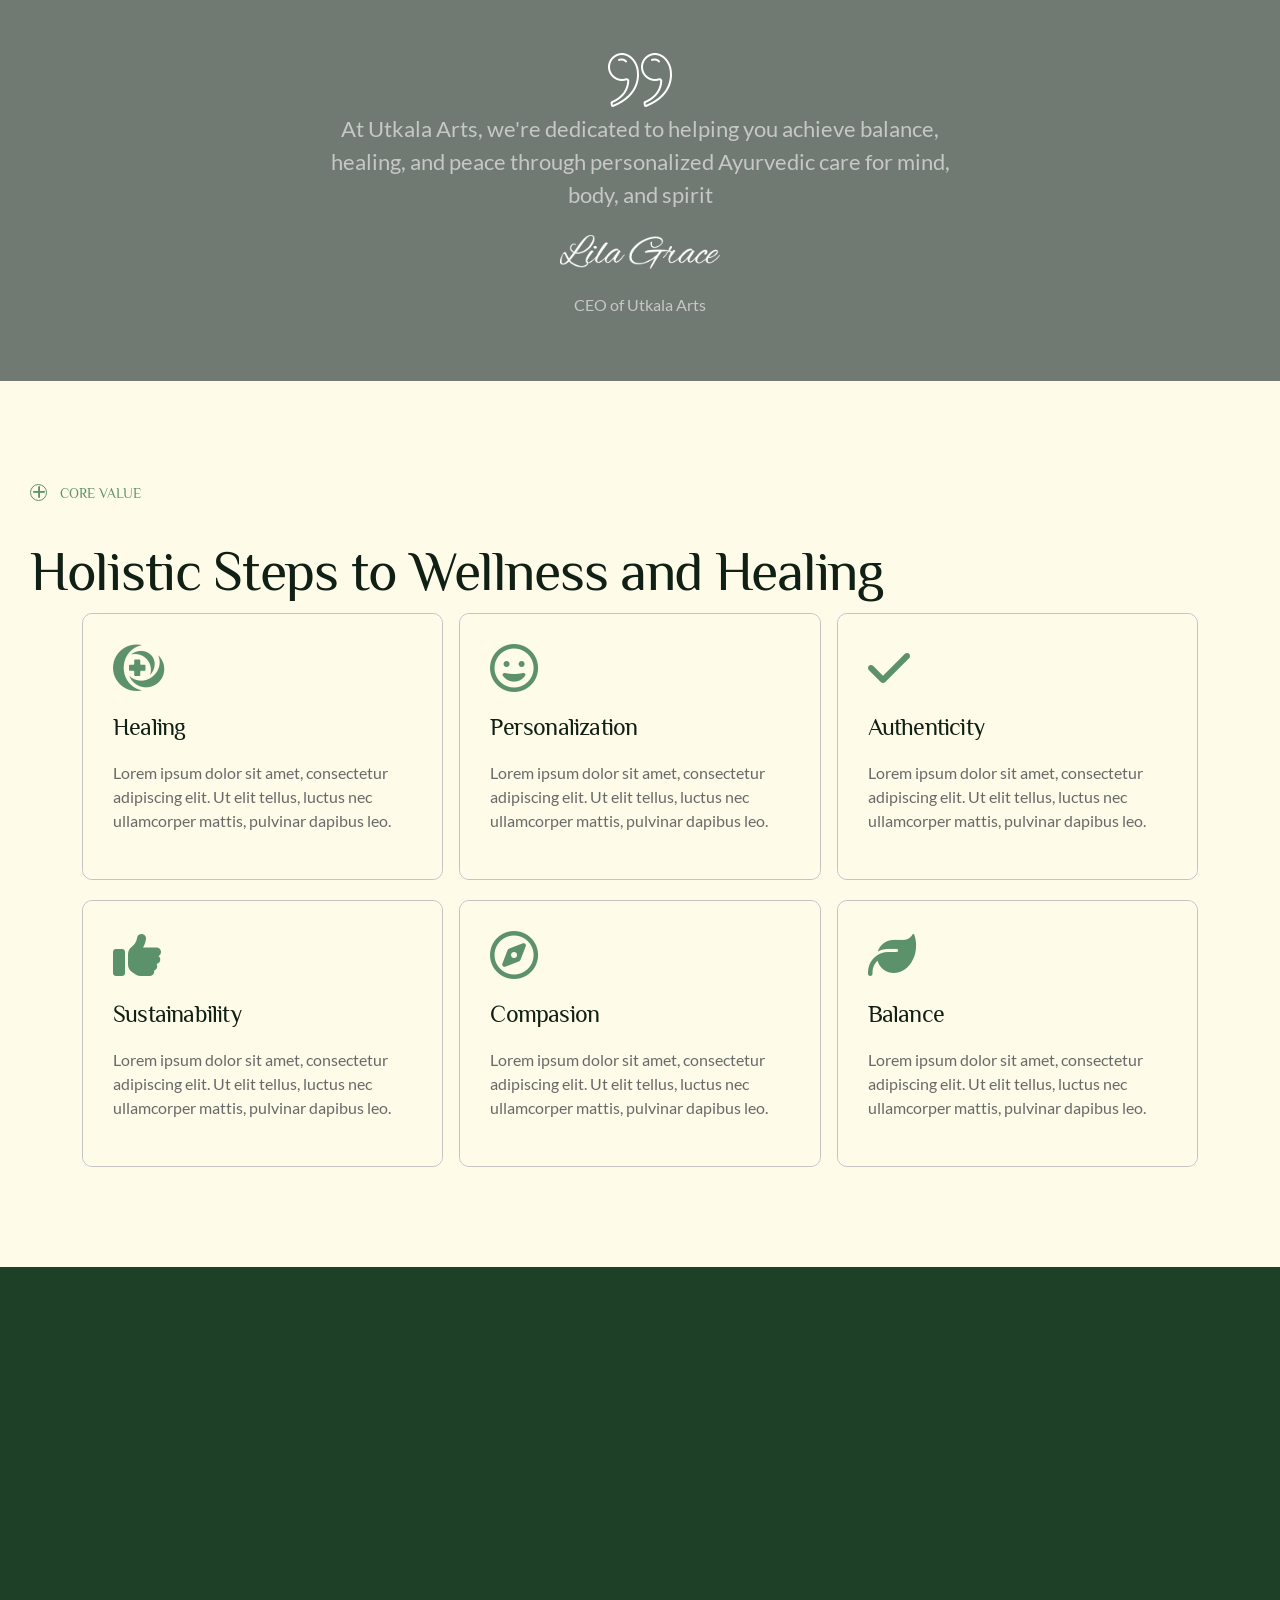
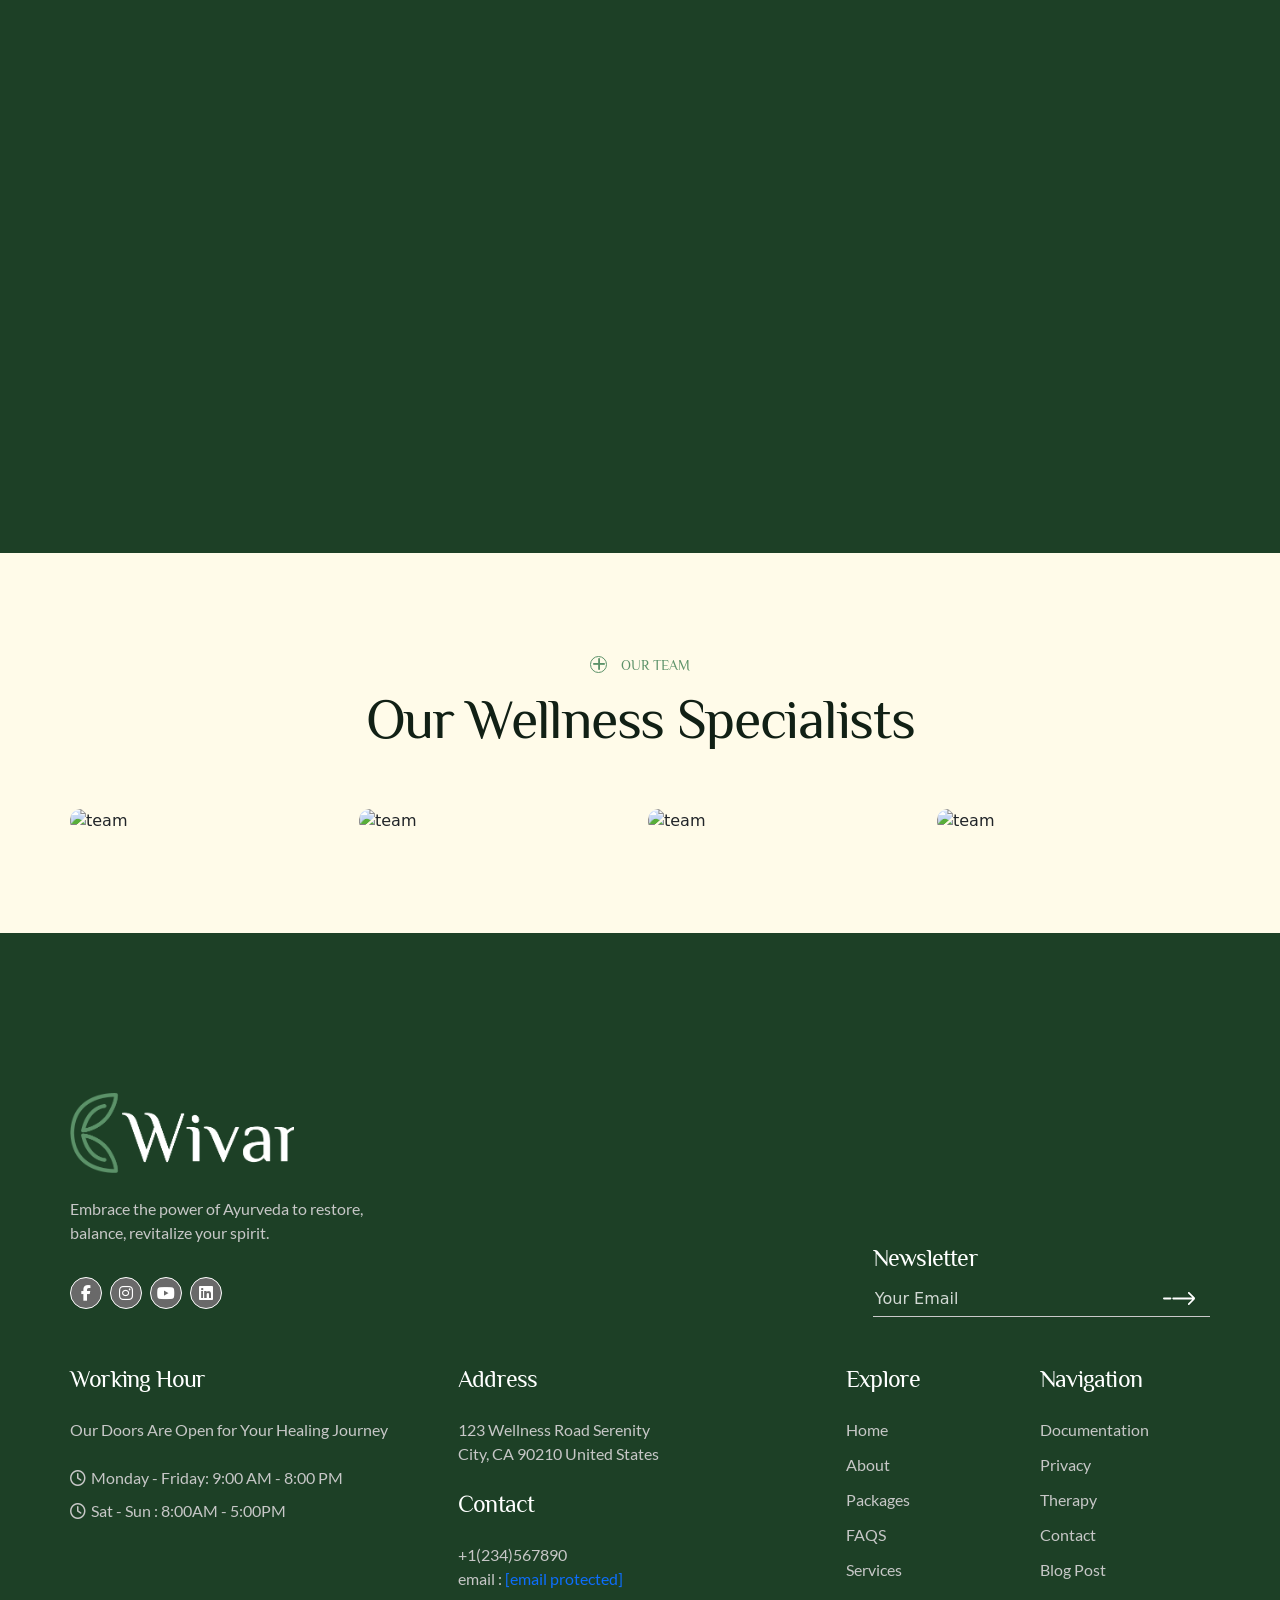
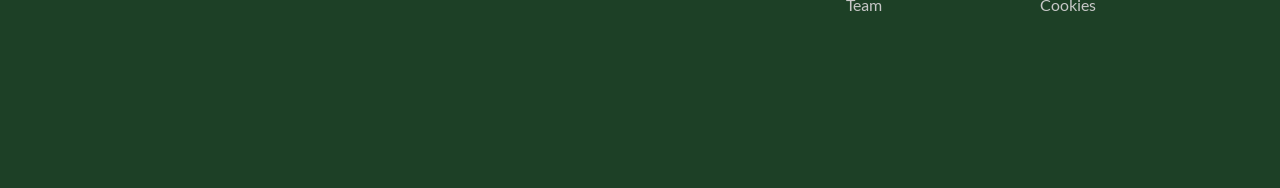
==== wivana-html.zaderonstudio.com/about.html @ 186489f1 "Add files via upload first commit" ====
<!DOCTYPE html>
<html lang="en">

<head>
    <meta charset="UTF-8" />
    <meta name="viewport" content="width=device-width, initial-scale=1.0" />
    <title>About Us -  Utkala Arts</title>
    <link rel="icon" type="image/x-icon" href="icon/favicon.ico" />
    <link href="lib/css/bootstrap.min.css" rel="stylesheet" />
    <link href="lib/css/fontawesome.css" rel="stylesheet" />
    <link rel="stylesheet" href="css/style.css" />
    <link rel="stylesheet" href="css/border.css" />
</head>

<body>
    <!-- <div class="about-bg"> -->
        <!-- Navbar Start -->
        <!-- <div class="container d-none d-lg-flex justify-content-between border-hero">
            <div class="d-flex gap-2 py-2">
                <a href="#" class="icon-circle-32 share" data-share-to="facebook">
            <i class="fa-brands fa-facebook-f"></i>
          </a>
                <a href="#" class="icon-circle-32 share" data-share-to="instagram">
            <i class="fa-brands fa-instagram"></i>
          </a>
                <a href="#" class="icon-circle-32 share" data-share-to="youtube">
            <i class="fa-brands fa-youtube"></i>
          </a>
                <a href="#" class="icon-circle-32 share" data-share-to="linkedin">
            <i class="fa-brands fa-linkedin"></i>
          </a>
            </div>
            <div id="alert-container"></div>
            <div class="d-flex gap-3 align-items-center justify-content-center lato c-white">
                <div>
                    <i class="fa-regular fa-envelope fs-16"></i
            ><span class="ms-2 fs-13"><a href="/cdn-cgi/l/email-protection" class="__cf_email__" data-cfemail="40232f2e3421233400372936212e216e232f2d">[email&#160;protected]</a></span>
          </div>
          <div>
            <i class="fa-solid fa-phone me-2 fs-16"></i
            ><span class="fs-13">+1 (555) 123-4567</span>
          </div>
        </div>
      </div>
      <nav class="navbar navbar-expand-lg navbar-dark lato">
        <div class="container-lg d-flex">
          <a class="navbar-brand ms-0 ms-sm-3 ms-lg-0" href="index.html">
            <img
              src="img/wivana-logo-dark.png"
              alt="Brand Logo"
              width="166"
              height="41"
              class="d-inline-block align-text-top"
            />
          </a>

          <button
            class="navbar-toggler me-3"
            type="button"
            data-bs-toggle="offcanvas"
            data-bs-target="#offcanvasNavbar"
            aria-controls="offcanvasNavbar"
            aria-label="Toggle navigation"
          >
            <span class="navbar-toggler-icon"></span>
            <span class="navbar-toggler-icon"></span>
            <span class="navbar-toggler-icon"></span>
          </button>

          <div
            class="offcanvas offcanvas-start"
            tabindex="-1"
            id="offcanvasNavbar"
            data-bs-scroll="true"
            aria-labelledby="offcanvasNavbar"
          >
            <div class="offcanvas-header">
              <button
                type="button"
                class="btn-close text-reset"
                data-bs-dismiss="offcanvas"
                aria-label="Close"
              ></button>
            </div>
            <div class="offcanvas-body d-lg-flex justify-content-center">
              <ul class="navbar-nav gap-3">
                <li class="nav-item">
                  <a class="nav-link" href="index.html">Home</a>
                </li>
                <li class="nav-item">
                  <a class="nav-link active" href="about.html">About</a>
                </li>
                <li class="nav-item">
                  <a class="nav-link" href="contact.html">Contact</a>
                </li>
                <li class="nav-item dropdown">
                  <button
                    class="nav-link"
                    id="servicesDropdown"
                    data-bs-toggle="dropdown"
                    aria-haspopup="true"
                    aria-expanded="false"
                  >
                    Services
                    <i class="fa-solid fa-angle-down ms-1"></i>
                    </button>
                    <ul class="dropdown-menu" aria-labelledby="servicesDropdown">
                        <li>
                            <a class="dropdown-item" href="services.html">Services</a>
                        </li>
                        <li>
                            <a class="dropdown-item" href="services-detail.html">Service Detail</a
                      >
                    </li>
                  </ul>
                </li>
                <li class="nav-item dropdown">
                  <button
                    class="nav-link"
                    id="pagesDropdown"
                    data-bs-toggle="dropdown"
                    aria-expanded="false"
                  >
                    Pages
                    <i class="fa-solid fa-angle-down ms-1"></i>
                  </button>
                  <ul class="dropdown-menu" aria-labelledby="pagesDropdown">
                    <li>
                      <a class="dropdown-item" href="team.html">Team</a>
                        </li>
                        <li>
                            <a class="dropdown-item" href="packages.html">Packages</a>
                        </li>
                        <li>
                            <a class="dropdown-item" href="our-process.html">Our Process</a
                      >
                    </li>
                    <li>
                      <a class="dropdown-item" href="faqs.html">FAQS</a>
                        </li>
                        <li>
                            <a class="dropdown-item" href="testimonials.html">Testimonials</a
                      >
                    </li>
                    <li>
                      <a class="dropdown-item" href="blog-post.html"
                        >Blog Post</a
                      >
                    </li>
                    <li>
                      <a class="dropdown-item" href="single-post.html"
                        >Single Post</a
                      >
                    </li>
                    <li>
                      <a class="dropdown-item" href="404-page.html">404 Page</a>
                        </li>
                    </ul>
                    </li>
                    </ul>
                </div>
            </div>

            <div class="d-none d-lg-flex">
                <a href="contact.html" class="btn-light"> Make Appointment </a>
            </div>
        </div>
        </nav> -->
        <!-- Navbar End -->

        <!-- Banner Start -->
        <!-- <div class="width-base">
            <div class="container w-100 h-100 d-flex justify-content-center align-items-center mt-4 fade-in">
                <div>
                    <h1 class="philosopher banner-title c-white text-center">
                        About Us
                    </h1>
                    <div class="d-flex gap-3 philosopher fs-14 c-silver align-items-center justify-content-center large-padding mt-4">
                        <div>HOME</div>
                        <i class="fa-solid fa-arrow-right-long" style="color: #c7c7c7"></i>
                        <div>ABOUT US</div>
                    </div>
                </div>
            </div>
        </div> -->
        <!-- Banner End -->
    <!-- </div> -->
    <!-- About Start -->
    <!-- <div class="bg-subtle w-100">
        <div class="width-base">
            <div class="container">
                <div class="row row-cols-1 row-cols-lg-2 g-5">
                    <div class="col px-0 px-sm-2 order-1 order-lg-0 fade-in px-3 py-0">
                        <div class="row row-cols-1 row-cols-sm-2 g-3">
                            <div class="col d-flex flex-column gap-3">
                                <div>
                                    <img src="img/images-QZDUYQ5.jpg" alt="treatment" class="img-about" />
                                </div>
                                <div>
                                    <img src="img/images-Ayurveda-Treatment.jpg" alt="treatment" class="img-about" />
                                </div>
                            </div>
                            <div class="col">
                                <div>
                                    <img src="img/images-RYLL974-e1728881706481.jpg" alt="treatment" class="img-about-last" />
                                </div>
                            </div>
                        </div>
                    </div>
                    <div class="col d-flex flex-column justify-content-between gap-4 px-3 py-0 ps-lg-5 pt-5 pt-lg-0 fade-in">
                        <div> -->
                            <!-- <div>
                                <span class="icon-circle-17-main"><i class="fa-solid fa-plus c-main"></i
                  ></span>
                                <span class="ms-2 philosopher fs-14 c-main">ABOUT US</span>
                            </div> -->
                            <!-- <div class="title-about c-semi-black mt-4">
                                Sanctuary for Ayurvedic Healing and Wellness
                            </div>
                        </div>
                        <span class="text-grey">At Utkala Arts, we embrace authentic Ayurveda to nurture holistic
                wellness, empowering you to find balance and rejuvenation in
                life</span
              >
              <div class="d-block d-lg-flex">
                <div class="d-flex align-items-center my-3">
                  <span class="icon-circle-37-main me-3"
                    ><i class="fa-solid fa-check"></i
                  ></span>
                    </div>
                    <div>
                        <span class="text-subtitle c-semi-black my-4">Ayurvedic Exspanertise</span
                  >
                  <br />
                  <p class="text-grey my-3">
                    Lorem ipsum dolor sit amet, consectetur adipiscing elit. Ut
                    elit tellus, luctus nec ullamcorper mattis, pulvinar dapibus
                    leo.
                  </p>
                </div>
              </div>
              <div class="dblock d-lg-flex">
                <div class="d-flex align-items-center my-3">
                  <span class="icon-circle-37-main me-3"
                    ><i class="fa-solid fa-check"></i
                  ></span>
                    </div>
                    <div>
                        <span class="text-subtitle c-semi-black my-4">Ayurvedic Exspanertise</span
                  >
                  <br />
                  <p class="text-grey my-3">
                    Lorem ipsum dolor sit amet, consectetur adipiscing elit. Ut
                    elit tellus, luctus nec ullamcorper mattis, pulvinar dapibus
                    leo.
                  </p>
                </div>
              </div>
            </div>
          </div>
        </div>
      </div>
    </div> -->
    <!-- About End -->
    <!-- CEO Quote Start -->
    <div class="bg-ceo">
      <div class="container-lg">
        <div class="py-5 d-flex flex-column gap-4 fade-in">
          <div>
            <div class="d-flex justify-content-center">
              <img src="icon/testimonial-icon.png" alt="testimonial quote" />
            </div>
            <p class="fs-22 lato c-silver text-center ceo-quote">
              At Utkala Arts, we're dedicated to helping you achieve balance,
              healing, and peace through personalized Ayurvedic care for mind,
              body, and spirit
            </p>
          </div>
          <div>
            <div class="d-flex justify-content-center">
              <img
                src="img/Signature-dummy_2.png"
                class="signature"
                alt="signature"
              />
            </div>
            <p class="fs-16 lato c-silver text-center mt-2 mt-md-4">
              CEO of Utkala Arts
            </p>
          </div>
        </div>
      </div>
    </div>
    <!-- CEO Quote End -->
    <!-- Core Value Start -->
    <div class="bg-subtle">
      <div class="width-base">
        <div class="fade-in">
          <div>
            <span class="icon-circle-17-main"
              ><i class="fa-solid fa-plus c-main"></i
            ></span>
                        <span class="ms-2 philosopher fs-14 c-main">CORE VALUE</span>
                    </div>
                    <div class="title-about c-semi-black mt-4">
                        Holistic Steps to Wellness and Healing
                    </div>
                </div>
                <div class="container fade-in">
                    <div class="row row-cols-1 row-cols-sm-3 g-3">
                        <div class="col px-0 px-sm-2">
                            <div class="card">
                                <div class="card-body">
                                    <p>
                                        <i class="fa-brands fa-medrt fs-48 c-main"></i>
                                    </p>
                                    <p class="text-subtitle c-semi-black">Healing</p>
                                    <p class="text-grey">
                                        Lorem ipsum dolor sit amet, consectetur adipiscing elit. Ut elit tellus, luctus nec ullamcorper mattis, pulvinar dapibus leo.​
                                    </p>
                                </div>
                            </div>
                        </div>
                        <div class="col px-0 px-sm-2">
                            <div class="card">
                                <div class="card-body">
                                    <p>
                                        <i class="fa-regular fa-face-grin fs-48 c-main"></i>
                                    </p>
                                    <p class="text-subtitle c-semi-black">Personalization</p>
                                    <p class="text-grey">
                                        Lorem ipsum dolor sit amet, consectetur adipiscing elit. Ut elit tellus, luctus nec ullamcorper mattis, pulvinar dapibus leo.​
                                    </p>
                                </div>
                            </div>
                        </div>
                        <div class="col px-0 px-sm-2">
                            <div class="card">
                                <div class="card-body">
                                    <p>
                                        <i class="fa-solid fa-check fs-48 c-main"></i>
                                    </p>
                                    <p class="text-subtitle c-semi-black">Authenticity</p>
                                    <p class="text-grey">
                                        Lorem ipsum dolor sit amet, consectetur adipiscing elit. Ut elit tellus, luctus nec ullamcorper mattis, pulvinar dapibus leo.​
                                    </p>
                                </div>
                            </div>
                        </div>
                    </div>
                    <div class="row row-cols-1 row-cols-sm-3 g-3 mt-1">
                        <div class="col px-0 px-sm-2">
                            <div class="card">
                                <div class="card-body">
                                    <p>
                                        <i class="fa-solid fa-thumbs-up fs-48 c-main"></i>
                                    </p>
                                    <p class="text-subtitle c-semi-black">Sustainability</p>
                                    <p class="text-grey">
                                        Lorem ipsum dolor sit amet, consectetur adipiscing elit. Ut elit tellus, luctus nec ullamcorper mattis, pulvinar dapibus leo.​
                                    </p>
                                </div>
                            </div>
                        </div>
                        <div class="col px-0 px-sm-2">
                            <div class="card">
                                <div class="card-body">
                                    <p>
                                        <i class="fa-regular fa-compass fs-48 c-main"></i>
                                    </p>
                                    <p class="text-subtitle c-semi-black">Compasion</p>
                                    <p class="text-grey">
                                        Lorem ipsum dolor sit amet, consectetur adipiscing elit. Ut elit tellus, luctus nec ullamcorper mattis, pulvinar dapibus leo.​
                                    </p>
                                </div>
                            </div>
                        </div>
                        <div class="col px-0 px-sm-2">
                            <div class="card">
                                <div class="card-body">
                                    <p>
                                        <i class="fa-solid fa-leaf fs-48 c-main"></i>
                                    </p>
                                    <p class="text-subtitle c-semi-black">Balance</p>
                                    <p class="text-grey">
                                        Lorem ipsum dolor sit amet, consectetur adipiscing elit. Ut elit tellus, luctus nec ullamcorper mattis, pulvinar dapibus leo.​
                                    </p>
                                </div>
                            </div>
                        </div>
                    </div>
                </div>
            </div>
        </div>
        <!-- Core Value End -->
        <!-- Video Start -->
        <div class="bg-darker">
            <div class="width-base">
                <div class="video-wrapper fade-in">
                    <iframe src="https://www.youtube.com/embed/VhBl3dHT5SY" title="YouTube video player" allow="accelerometer; autoplay; clipboard-write; encrypted-media; gyroscope; picture-in-picture" allowfullscreen>
          </iframe>
                </div>
            </div>
        </div>
        <!-- Video End -->
        <!-- Team Start -->
        <div class="bg-subtle">
            <div class="width-base fade-in">
                <div class="d-flex flex-column align-items-center">
                    <div>
                        <span class="icon-circle-17-main"><i class="fa-solid fa-plus c-main"></i
            ></span>
                        <span class="ms-2 philosopher fs-14 c-main">OUR TEAM</span>
                    </div>
                    <div class="title-about c-semi-black">Our Wellness Specialists</div>
                </div>
                <div class="container mt-5 px-0">
                    <div class="row row-cols-1 row-cols-sm-2 row-cols-lg-4 g-3">
                        <div class="col">
                            <div class="team-member">
                                <div class="overlay"></div>
                                <img src="img/team-1.jpg" alt="team" class="img-team" />
                                <div class="team-name">
                                    <div>
                                        <h5 class="c-white text-center">Luna Sky</h5>
                                    </div>
                                    <div class="fs-12 c-silver text-center lato fw-light">
                                        Therapist
                                    </div>
                                    <div class="d-flex gap-2 py-5">
                                        <a href="https://www.facebook.com" class="icon-circle-32" target="_blank">
                      <i class="fa-brands fa-facebook-f"></i>
                    </a>
                                        <a href="https://www.instagram.com" class="icon-circle-32" target="_blank">
                      <i class="fa-brands fa-instagram"></i>
                    </a>
                                        <a href="https://www.youtube.com" class="icon-circle-32" target="_blank">
                      <i class="fa-brands fa-youtube"></i>
                    </a>
                                    </div>
                                </div>
                            </div>
                        </div>
                        <div class="col">
                            <div class="team-member">
                                <div class="overlay"></div>
                                <img src="img/team-2.jpg" alt="team" class="img-team" />
                                <div class="team-name">
                                    <div>
                                        <h5 class="c-white text-center">Sophia Reed</h5>
                                    </div>
                                    <div class="fs-12 c-silver text-center lato fw-light">
                                        Lead Therapist
                                    </div>
                                    <div class="d-flex gap-2 py-5">
                                        <a href="https://www.facebook.com" class="icon-circle-32" target="_blank">
                      <i class="fa-brands fa-facebook-f"></i>
                    </a>
                                        <a href="https://www.instagram.com" class="icon-circle-32" target="_blank">
                      <i class="fa-brands fa-instagram"></i>
                    </a>
                                        <a href="https://www.youtube.com" class="icon-circle-32" target="_blank">
                      <i class="fa-brands fa-youtube"></i>
                    </a>
                                    </div>
                                </div>
                            </div>
                        </div>
                        <div class="col">
                            <div class="team-member">
                                <div class="overlay"></div>
                                <img src="img/team-3.jpg" alt="team" class="img-team" />
                                <div class="team-name">
                                    <div>
                                        <h5 class="c-white text-center">Ella Harper</h5>
                                    </div>
                                    <div class="fs-12 c-silver text-center lato fw-light">
                                        Herbal Consultant
                                    </div>
                                    <div class="d-flex gap-2 py-5">
                                        <a href="https://www.facebook.com" class="icon-circle-32" target="_blank">
                      <i class="fa-brands fa-facebook-f"></i>
                    </a>
                                        <a href="https://www.instagram.com" class="icon-circle-32" target="_blank">
                      <i class="fa-brands fa-instagram"></i>
                    </a>
                                        <a href="https://www.youtube.com" class="icon-circle-32" target="_blank">
                      <i class="fa-brands fa-youtube"></i>
                    </a>
                                    </div>
                                </div>
                            </div>
                        </div>
                        <div class="col">
                            <div class="team-member">
                                <div class="overlay"></div>
                                <img src="img/team-4.jpg" alt="team" class="img-team" />
                                <div class="team-name">
                                    <div>
                                        <h5 class="c-white text-center">Zara Yema</h5>
                                    </div>
                                    <div class="fs-12 c-silver text-center lato fw-light">
                                        Yoga Instructor
                                    </div>
                                    <div class="d-flex gap-2 py-5">
                                        <a href="https://www.facebook.com" class="icon-circle-32" target="_blank">
                      <i class="fa-brands fa-facebook-f"></i>
                    </a>
                                        <a href="https://www.instagram.com" class="icon-circle-32" target="_blank">
                      <i class="fa-brands fa-instagram"></i>
                    </a>
                                        <a href="https://www.youtube.com" class="icon-circle-32" target="_blank">
                      <i class="fa-brands fa-youtube"></i>
                    </a>
                                    </div>
                                </div>
                            </div>
                        </div>
                    </div>
                </div>
            </div>
        </div>
        <!-- Team End -->
        <!-- Footer Start -->
        <div class="bg-darker w-100">
            <div class="width-base">
                <div class="container px-0 footer-padding">
                    <div class="row row-cols-1 row-cols-lg-2 g-3">
                        <div class="col">
                            <div>
                                <a href="index.html">
                  <img
                    src="img/wivana-logo-dark.png"
                    alt="wivana logo"
                    class="footer-logo"
                  />
                </a>
                            </div>
                            <div class="my-4">
                                <div class="text-silver subtext-footer">
                                    Embrace the power of Ayurveda to restore, balance, revitalize your spirit.
                                </div>
                            </div>
                            <div class="d-flex gap-2 py-2">
                                <span class="icon-circle-32 bg-grey">
                  <i
                    class="fa-brands fa-facebook-f share"
                    data-share-to="facebook"
                  ></i>
                </span>
                                <span class="icon-circle-32 bg-grey share" data-share-to="instagram">
                  <i class="fa-brands fa-instagram"></i>
                </span>
                                <span class="icon-circle-32 bg-grey share" data-share-to="youtube">
                  <i class="fa-brands fa-youtube"></i>
                </span>
                                <span class="icon-circle-32 bg-grey share" data-share-to="linkedin">
                  <i class="fa-brands fa-linkedin"></i>
                </span>
                            </div>
                        </div>
                        <div class="col d-flex justify-content-end align-items-end">
                            <form class="newsletter-container" id="newsletterForm">
                                <h3 class="text-subtitle c-white">Newsletter</h3>
                                <div class="popup-message" id="popupMessage">
                                    <div>
                                        <i class="fa-solid fa-check fa-2xl"></i>
                                    </div>
                                    Thank you! The form submitted successfully
                                </div>
                                <div class="newsletter-form">
                                    <input type="email" placeholder="Your Email" class="email-input" />
                                    <button type="submit" class="btn-newsletter">
                    <svg
                      id="Layer_1"
                      xmlns="http://www.w3.org/2000/svg"
                      viewBox="0 0 512 207.99"
                      width="32"
                      height="15"
                    >
                      <defs>
                        <style>
                          .cls-1 {
                            fill: #fff;
                            stroke-width: 0px;
                          }
                        </style>
                      </defs>
                      <path
                        class="cls-1"
                        d="M504.66,85.8L422.97,4.11c-5.48-5.48-14.36-5.48-19.83,0-5.48,5.48-5.48,14.36,0,19.83l66.02,66.02H162.65c-7.75,0-14.03,6.27-14.03,14.03s6.27,14.03,14.03,14.03h305.63l-66.05,66.02c-5.48,5.48-5.48,14.36,0,19.83,2.74,2.74,6.33,4.11,9.92,4.11s7.18-1.37,9.92-4.11l82.6-82.57c9.78-9.78,9.78-25.72,0-35.51Z"
                      />
                      <path
                        class="cls-1"
                        d="M120.87,89.97H14.03c-7.75,0-14.03,6.27-14.03,14.03s6.27,14.03,14.03,14.03h106.84c7.75,0,14.03-6.27,14.03-14.03s-6.27-14.03-14.03-14.03Z"
                      />
                    </svg>
                  </button>
                                </div>
                            </form>
                        </div>
                    </div>
                    <div class="row mt-5">
                        <div class="col-12 col-lg-4">
                            <h3 class="text-subtitle c-white mb-4">Working Hour</h3>
                            <p class="text-silver mb-4">
                                Our Doors Are Open for Your Healing Journey
                            </p>
                            <div class="mb-2">
                                <i class="fa-regular fa-clock" style="color: #c7c7c7"></i>
                                <span class="text-silver">Monday - Friday: 9:00 AM - 8:00 PM</span
                >
              </div>
              <div>
                <i class="fa-regular fa-clock" style="color: #c7c7c7"></i>
                <span class="text-silver">Sat - Sun : 8:00AM - 5:00PM</span>
                            </div>
                        </div>
                        <div class="col-12 col-lg-3">
                            <div>
                                <h3 class="text-subtitle c-white mb-3 mb-lg-4 mt-5 mt-lg-0">
                                    Address
                                </h3>
                                <div>
                                    <p class="text-silver pe-5">
                                        123 Wellness Road Serenity City, CA 90210 United States
                                    </p>
                                </div>
                            </div>
                            <div>
                                <h3 class="text-subtitle c-white my-4">Contact</h3>
                                <div>
                                    <p class="text-silver my-0">+1(234)567890</p>
                                    <p class="text-silver">email : <a href="/cdn-cgi/l/email-protection" class="__cf_email__" data-cfemail="137a7d757c53647a65727d723d707c7e">[email&#160;protected]</a></p>
                                </div>
                            </div>
                        </div>
                        <div class="col-12 col-lg-1"></div>
                        <div class="col-12 col-lg-2">
                            <h3 class="text-subtitle c-white mb-0 mb-lg-4 mt-5 mt-lg-0">
                                Explore
                            </h3>
                            <ul class="footer-links">
                                <li>
                                    <a href="index.html" class="text-silver footer-link">Home</a>
                                </li>
                                <li>
                                    <a href="about.html" class="text-silver footer-link">About</a>
                                </li>
                                <li>
                                    <a href="packages.html" class="text-silver footer-link">Packages</a
                  >
                </li>
                <li>
                  <a href="faqs.html" class="text-silver footer-link">FAQS</a>
                                </li>
                                <li>
                                    <a href="services.html" class="text-silver footer-link">Services</a
                  >
                </li>
                <li>
                  <a href="team.html" class="text-silver footer-link">Team</a>
                                </li>
                            </ul>
                        </div>
                        <div class="col-12 col-lg-2">
                            <h3 class="text-subtitle c-white mb-0 mb-lg-4 mt-5 mt-lg-0">
                                Navigation
                            </h3>
                            <ul class="footer-links">
                                <li>
                                    <a href="index.html" class="text-silver footer-link">Documentation</a
                  >
                </li>
                <li>
                  <a href="index.html" class="text-silver footer-link"
                    >Privacy</a
                  >
                </li>
                <li>
                  <a href="about.html" class="text-silver footer-link"
                    >Therapy</a
                  >
                </li>
                <li>
                  <a href="contact.html" class="text-silver footer-link"
                    >Contact</a
                  >
                </li>
                <li>
                  <a href="blog-post.html" class="text-silver footer-link"
                    >Blog Post</a
                  >
                </li>
                <li>
                  <a href="index.html" class="text-silver footer-link"
                    >Cookies</a
                  >
                </li>
              </ul>
            </div>
          </div>
        </div>
      </div>
    </div>
    <!-- Footer End -->
    <script data-cfasync="false" src="/cdn-cgi/scripts/5c5dd728/cloudflare-static/email-decode.min.js"></script><script src="lib/js/bootstrap.bundle.min.js"></script>
    <script src="lib/js/swiper-bundle.min.js"></script>
    <script src="js/index.js"></script>
  </body>
</html>
---- wivana-html.zaderonstudio.com/css/style.css ----
/* ======================================================
   Table of Contents
==========================================================
1. General Style                          (line 34)
    1.1 Root Style                        (line 47)
    1.2 Header Style                      (line 75)
    1.3 Link and Image Style              (line 116)
    1.4 Text Style                        (line 126)
    1.5 Icon Circle Style                 (line 165)
    1.6 Color Utility Class               (line 248)
    1.7 Background Utility Class          (line 258)
    1.8 Font Size Utility Class           (line 265)
    1.9 Width Utility Class               (line 278)
    1.10 Button Style                     (line 290)
        1.10.1 Navbar Button              (line 312)
    1.11 Default Width                    (line 332)
2. Navbar Style                           (line 342)
3. Hero Style                             (line 420)
4. About Style                            (line 481)
5. CEO Quote Style                        (line 507)
6. Choose Us Style                        (line 539)
7. Service Style                          (line 557)
8. Showcase Style                         (line 599)
9. FAQs Style                             (line 627)
10. Blog Post Style                       (line 675)
11. Video Style                           (line 730)
12. Team Style                            (line 744)
13. Contact Style                         (line 791)
14. Packages Style                        (line 920)
15. 404 Style                             (line 932)
16. Transition Style                      (line 941)
17. Footer Style                          (line 951)
18. Other Style                           (line 1022)
19. Media Queries                         (line 1031)
===========================================================
*/

/* General Style */

@font-face {
    font-family: 'Philosopher';
    src: url(../font/philosopher.ttf) format('truetype');
    font-weight: normal;
    font-style: normal;
}

@font-face {
    font-family: 'Lato';
    src: url(../font/lato.ttf) format('truetype');
    font-weight: normal;
    font-style: normal;
}

/* Root Style */

:root {
    /* Main heading color */
    --heading-color: #112015;
    /* Primary color for the site, often used for buttons, links, etc. */
    --color-main: #5c9269;
    /* Darker shade of the primary color, used for hover states or dark background elements */
    --color-darker: #1D4026;
    /* Lighter shade of the primary color, for lighter elements or backgrounds */
    --color-lighter: #99c7a3;
    /* Subtle background color, used for subtle backgrounds or areas with less emphasis */
    --color-subtle: #FFFBE9;
    /* Border color, used for borders and dividers */
    --color-border: #fdfdfd;
    /* Error color, usually red, used for form validation or error messages */
    --color-error: #E22D2D;
    /* Warning color, yellow, used for warning messages or indicators */
    --color-warning: #E2D52D;
    /* Information color, blue, used for info messages or alert indicators */
    --color-info: #2663cf;
    /* Success color, green, used for success messages or successful actions */
    --color-success: #20bd3c;
    /* Text color 1 for headers*/
    --text-color-1: #696969;
    /* Text color 2 for body text */
    --text-color-2: #c7c7c7;
    /* Font family for main headers */
    --font-1: "Philosopher";
    /* Font family for body text or secondary headers */
    --font-2: "Lato";
}

/* Header Styles */

h1 {
    font-size: 80px;
    /* Large font size for main headers */
    font-weight: 500;
    /* Medium font weight */
    line-height: 1.1em;
    /* Slightly compact line height */
    letter-spacing: -1.3px;
    /* Tight letter spacing for a cleaner look */
    font-family: var(--font-1);
    /* Applying the main header font */
}

h2,
h3,
h4,
h5,
h6 {
    /* Standard header styles with decreasing font sizes */
    font-weight: 500;
    line-height: 1.2em;
    font-family: var(--font-1);
    /* Using the same font for all header tags */
}

h2 {
    font-size: 56px;
    /* Slightly smaller than h1 */
    letter-spacing: -1.3px;
}

h3 {
    font-size: 40px;
    letter-spacing: -1.1px;
}

h4 {
    font-size: 32px;
    letter-spacing: -1px;
}

h5 {
    font-size: 24px;
    letter-spacing: -0.8px;
}

h6 {
    font-size: 16px;
    letter-spacing: -0.6px;
}

/* Link and Image Styling */

a {
    text-decoration: none;
    /* Remove underline from links */
    cursor: pointer;
    /* Change cursor to pointer on hover */
}

img {
    object-fit: cover;
    /* Ensures images cover their container without distortion */
}

/* Text Style */

.heading {
    color: var(--heading-color);
    /* Main heading color */
}

.sub-heading {
    color: var(--color-main);
    /* Sub-heading color */
}

.text-subtitle {
    font-family: 'Philosopher';
    font-size: 24px;
    font-weight: 500;
    line-height: 1, 2;
    letter-spacing: -0.8px;
}

.text-grey {
    font-family: 'Lato';
    font-size: 16px;
    color: var(--text-color-1);
}

.text-white {
    font-family: 'Lato';
    font-size: 16px;
    color: white;
}

.text-silver {
    font-family: 'Lato';
    font-size: 16px;
    color: var(--text-color-2);
}

.text-color-1 {
    color: var(--text-color-1);
}

.text-color-2 {
    color: var(--text-color-2);
}

.font-1,
.philosopher {
    font-family: var(--font-1);
    /* Font family for headers */
}

.font-2,
.lato {
    font-family: var(--font-2);
    /* Font family for body text */
}

/* Icon Circle Styles */

.icon-circle-37-main,
.icon-circle-32,
.icon-circle-32-main,
.icon-circle-17,
.icon-circle-17-main,
.icon-circle-15-main {
    display: inline-flex;
    justify-content: center;
    align-items: center;
    border-radius: 50%;
    background-color: transparent;
    font-size: 16px;
    cursor: pointer;
}

.icon-circle-37-main {
    width: 32px;
    height: 32px;
    border: 1px solid var(--color-main);
    color: var(--color-main);
}

.icon-circle-32 {
    width: 32px;
    height: 32px;
    border: 1px solid white;
    color: white;
    transition: background-color 0.3s ease, color 0.3s ease;
}

.icon-circle-32:hover {
    color: var(--color-darker);
    background-color: var(--color-subtle);
    border: 1px solid var(--color-subtle);
}

.icon-circle-32-main {
    width: 32px;
    height: 32px;
    border: 1px solid var(--color-main);
    color: var(--color-main);
    transition: background-color 0.3s ease, color 0.3s ease;
}

.icon-circle-32-main:hover {
    color: white;
    background-color: var(--color-main);
    border: 1px solid var(--color-main);
}

.icon-circle-17 {
    width: 17px;
    height: 17px;
    border: 1px solid white;
    font-size: 15px;
    color: white;
}

.icon-circle-17-main {
    width: 17px;
    height: 17px;
    border: 1px solid var(--color-main);
    font-size: 15px;
}

.icon-circle-15-main {
    width: 15px;
    height: 15px;
    border: 1px solid var(--color-main);
    font-size: 13px;
}

/* Testimonial Circle Styles */

.testimonial-circle {
    width: 45px;
    height: 45px;
    background-color: grey;
    border-radius: 50%;
    margin-left: -7px;
}

.testimonial-circle-first {
    width: 45px;
    height: 45px;
    background-color: grey;
    border-radius: 50%;
}

/* Color Utility Classes */

.c-white {
    color: white;
}

.c-silver {
    color: var(--text-color-2);
}

.c-main {
    color: var(--color-main);
}

.c-black {
    color: black;
}

.c-text {
    color: rgb(255, 254, 250, 0.6);
}

.c-semi-black {
    color: var(--heading-color);
}

.c-semi-transparent {
    color: #00000080;
}

.c-grey {
    color: var(--text-color-1);
}

/* Background Utility Classes */

.bg-subtle {
    background-color: var(--color-subtle);
}

.bg-semi-white {
    background-color: var(--color-border) !important;
}

.bg-darker {
    background-color: var(--color-darker) !important;
}

.bg-grey {
    background-color: var(--text-color-1);
}

.bg-main {
    background-color: var(--color-main);
}

/* Font Size Utility Classes */

.fs-12 {
    font-size: 12px;
}

.fs-13 {
    font-size: 13px;
}

.fs-14 {
    font-size: 14px;
}

.fs-15 {
    font-size: 15px;
}

.fs-16 {
    font-size: 16px;
}

.fs-17 {
    font-size: 17px;
}

.fs-18 {
    font-size: 18px;
}

.fs-22 {
    font-size: 22px;
}

.fs-24 {
    font-size: 24px;
}

.fs-26 {
    font-size: 26px;
}

.fs-48 {
    font-size: 48px;
}

/* Width Utility Classes */

.w-10 {
    width: 10%;
}

.w-20 {
    width: 20%;
}

.w-30 {
    width: 30%;
}

.w-40 {
    width: 40%;
}

.w-50 {
    width: 50%;
}

.w-60 {
    width: 60%;
}

.w-70 {
    width: 70%;
}

.w-80 {
    width: 80%;
}

.w-90 {
    width: 90%;
}

.w-100 {
    width: 100%;
}

/* Button Styles */

.btn-light,
.btn-dark {
    background-color: var(--color-main);
    color: white;
    border: none;
    border-radius: 50px;
    padding: 12px 24px;
    font-size: 14px;
    max-width: fit-content;
    transition: background-color 0.3s ease, color 0.3s ease;
}

.btn-light:hover {
    background-color: white;
    color: var(--text-color-1);
}

.btn-dark:hover {
    background-color: var(--color-darker);
    color: white;
}

/* Navbar Styles */

button.nav-link {
    box-shadow: none !important;
    outline: none !important;
    border: none !important;
}

button.nav-link:hover {
    box-shadow: none !important;
    outline: none !important;
    border: none !important;
}

button.nav-link:focus {
    box-shadow: none !important;
    outline: none !important;
    border: none !important;
}

/* Default Width */

.width-base {
    width: 1220px;
    padding-top: 100px;
    padding-bottom: 100px;
    margin-left: auto;
    margin-right: auto;
}

/* Navbar Style */

.navbar-toggler {
    width: 30px;
    height: 30px;
    border: none;
    background: none;
    box-shadow: none;
    outline: none;
    position: relative;
    display: flex;
    flex-direction: column;
    justify-content: space-evenly;
    padding: 0;
}

.navbar-toggler:focus,
.navbar-toggler:active {
    outline: none;
    box-shadow: none;
    border: none;
}

.navbar-toggler-icon {
    display: block;
    height: 1px;
    width: 30px;
    background-color: white;
    border-radius: 2px;
    transition: none;
}

.navbar-toggler-icon:nth-child(3) {
    width: 22px;
    height: 2px;
    margin-left: 8px;
}

.offcanvas.show .nav-link {
    color: var(--text-color-1);
    font-size: 12px;
}

.offcanvas.show .nav-link:hover {
    color: var(--color-main);
}

.nav-link {
    color: var(--text-color-2);
    font-size: 15px;
}

.nav-link:hover {
    color: white;
}

.dropdown {
    border-radius: 10px;
}

.dropdown-toggle {
    box-shadow: none !important;
}

.dropdown-menu {
    padding: 10px;
    color: var(--text-color-2);
    min-width: 200px;
}

.dropdown-menu a {
    padding-top: 10px;
    padding-bottom: 10px;
}

.dropdown-menu:hover a:hover {
    color: #fff;
    background-color: var(--color-main);
}

.nav-item.dropdown:hover .dropdown-menu {
    display: block;
    opacity: 1;
    visibility: visible;
}

.dropdown-menu {
    transition: opacity 0.3s ease, visibility 0.3s ease;
    opacity: 0;
    visibility: hidden;
}

/* Hero Style */

.content-m {
    margin-top: 6rem;
}

.section-m {
    margin-top: 9rem;
    width: 1220px;
}

.hero-title {
    width: 73%;
}

.banner-title {
    width: 100%;
    font-size: 80px;
    font-weight: 500;
    line-height: 1, 1px;
    letter-spacing: -1.3px;
}

.hero-subtitle {
    width: 60%;
}

.hero-subtext {
    width: 70%;
}

/* .bg-hero {
    position: relative;
    background-image: url('../img/utkalabackground.jpeg');
    background-repeat: no-repeat; */
    /* background-size: cover;          
    background-position: center;   
    width: 100%;
    height: 50%;                   
} */

.bg-hero {
    position: relative;
    background-image: url('../img/utkalabackground.jpeg');
    background-repeat: no-repeat;
    background-size: cover;             /* Fills the container completely */
    background-position: center center; /* Center the image */
    background-attachment: fixed;       /* Optional: parallax-like effect */
    width: 100%;
    height: 100vh;                      /* Full viewport height */
}


.overlay-hero {
    background-color: rgba(39, 49, 42, 0.6);
    padding-bottom: 120px;
}

.border-hero {
    border-bottom: 1px solid #c4c4c4;
}

.form-container {
    background: rgba(255, 255, 255, 0.0);
    border-radius: 10px;
    padding: 20px;
    max-width: 1000px;
    width: 100%;
    border: 1px solid white;
}

.form-control,
.form-control:focus,
.form-control::placeholder {
    background: rgba(255, 255, 255, 0.0);
    color: white;
    box-shadow: none;
    outline: none;
    border-color: white;
    font-family: 'Philosopher';
    padding: 10px;
}

.form-control:focus {
    background-color: white;
    color: black;
}

.date {
    color-scheme: dark;
}

/* About Style */

.about-bg {
    background-image: linear-gradient(rgba(17, 32, 21, 0.6), rgba(17, 32, 21, 0.6)), url('../img/about-overlay.jpg');
    background-size: cover;
    background-position: center;
    height: 512px;
}

.img-about {
    border-radius: 10px;
    width: 100%;
}

.img-about-last {
    width: 100%;
    height: 100%;
    border-radius: 10px;
    object-fit: cover;
}

.title-about {
    font-family: 'Philosopher';
    font-size: 56px;
    font-weight: 500;
    line-height: 1, 2;
    letter-spacing: -1.3px;
}

/* CEO Quote Style */

.bg-ceo {
    background-image: linear-gradient(rgba(17, 32, 21, 0.6), rgba(17, 32, 21, 0.6)), url('../img/images-ZV8482W.jpg');
    width: 100%;
    background-size: cover;
    background-position: center;
}

.ceo-quote {
    margin: auto;
    width: 60%;
    padding-left: 0;
    padding-right: 0;
}

.signature {
    width: 160px;
    height: 34px;
}

.card {
    border: 1px solid #c4c4c4;
    border-radius: 10px;
    overflow: hidden;
}

.card:hover {
    border: 1px solid var(--color-main);
}

.card-body {
    background-color: var(--color-subtle);
    border-radius: 10px;
    padding: 30px;
}

/* Choose Us Style */

.bg-choose-us {
    background-image: linear-gradient(rgba(17, 32, 21, 0.6), rgba(17, 32, 21, 0.6)), url('../img/resting-buddha.jpeg');
    background-size: cover;
    background-position: center;
    border-radius: 10px;
}

.bg-darker {
    background-color: var(--color-darker);
}

.choose-position {
    top: -200px;
    left: 0;
    right: 0;
    margin: auto;
}

/* Services Style */

.bg-service-1 {
    background-image: url('../img/online-class.jpeg');
    min-height: 455px;
    background-size: cover;
    background-repeat: no-repeat;
    position: relative;
}

.bg-service-2 {
    background-image: url('../img/creative-art.jpeg');
    min-height: 455px;
    background-size: cover;
    background-repeat: no-repeat;
    position: relative;
}

.bg-service-3 {
    background-image: url('../img/mandala.jpeg');
    min-height: 455px;
    background-size: cover;
    background-repeat: no-repeat;
    position: relative;
}

.bg-service-4 {
    background-image: url('../img/mindful.jpeg');
    min-height: 455px;
    background-size: cover;
    background-repeat: no-repeat;
    position: relative;
}

.custom-card {
    max-width: 35%;
    width: max-content;
    background: var(--color-border);
    border: 1px solid #c4c4c4;
    border-radius: 10px;
    overflow: hidden;
    position: absolute;
    left: 5%;
    bottom: 10%;
}

/* Showcase Style */

.custom-card-1 {
    background: var(--color-border);
    border: 1px solid #c4c4c4;
    border-radius: 10px;
    overflow: hidden;
}

.subtext-showcase {
    width: 550px;
    font-family: 'Lato';
    font-size: 16px;
    color: var(--text-color-1);
    text-align: center;
}

.img-showcase {
    border-radius: 10px;
    width: 100%;
    height: 100%;
    object-fit: cover;
}

.last-img-showcase {
    border-radius: 10px;
    width: 100%;
    height: 100%;
    object-fit: cover;
}

/* FAQS Style */

.img-faqs {
    border-radius: 10px;
    width: 100%;
    height: 100%;
    object-fit: cover;
}

.accordion,
.accordion-button,
.accordion-item,
.accordion-header,
.accordion-body {
    border: none !important;
    box-shadow: none !important;
}

.accordion-button {
    font-family: 'Lato', sans-serif;
    font-weight: 600;
    font-size: 16px;
    letter-spacing: 0.6px;
    color: var(--text-color-1);
    background-color: var(--color-border);
}

.accordion-button:focus {
    box-shadow: none !important;
}

.accordion-button:not(.collapsed) {
    color: var(--heading-color);
    background-color: transparent !important;
}

.accordion-button:hover {
    background-color: #e9ecef;
}

.accordion-button:active {
    background-color: transparent !important;
}

.accordion-item {
    margin-bottom: 10px;
}

.accordion-item {
    border: 1px solid #c4c4c4 !important;
    border-radius: 10px;
}

.accordion-header,
.accordion-body,
.accordion-button {
    border-radius: 10px !important;
}

/* Blog Post Style */

.img-blog-post {
    border-top-left-radius: 10px;
    border-top-right-radius: 10px;
    width: 100%;
    height: 100%;
    object-fit: cover;
    transition: transform 0.3s ease-in-out, box-shadow 0.3s ease-in-out;
    transform-origin: center;
}

.img-wrapper {
    overflow: hidden;
}

.img-blog-post-2 {
    border-radius: 10px;
    width: 100%;
    height: 100%;
    object-fit: cover;
    transition: transform 0.3s ease-in-out, box-shadow 0.3s ease-in-out;
    transform-origin: center;
}

.img-blog-post-2:hover {
    transform: scale(1.1);
}

.img-blog-post-3 {
    width: 100%;
    height: 100%;
    border-radius: 10px;
}

.custom-card-2 {
    background: var(--color-border);
    border: 1px solid #c4c4c4;
    border-radius: 10px;
    overflow: hidden;
    transition: box-shadow 0.3s ease-in-out;
}

.custom-card-2:hover .img-blog-post {
    transform: scale(1.1) rotate(3deg);
}

.learn-link {
    transition: color 0.3s ease;
}

.learn-link:hover {
    color: var(--text-color-1);
}

.blog-link {
    color: var(--color-main);
    font-size: 16px;
    font-family: var(--font-2);
}

.blog-link:hover {
    color: var(--heading-color);
}

/* Video Style */

.video-wrapper {
    position: relative;
    padding-top: 56.25%;
    /* Aspect ratio 16:9 */
}

.video-wrapper iframe {
    position: absolute;
    top: 0;
    left: 0;
    width: 100%;
    height: 100%;
}

/* Team Style */

.img-team {
    width: 100%;
    height: 100%;
    border-radius: 10px;
}

.team-member {
    position: relative;
    overflow: hidden;
    border-radius: 10px;
}

.img-team {
    width: 100%;
    height: auto;
    display: block;
    transition: transform 0.3s ease;
}

.team-member .overlay {
    position: absolute;
    top: 0;
    left: 0;
    width: 100%;
    height: 100%;
    background-color: rgba(0, 0, 0, 0.6);
    opacity: 0;
    transition: opacity 0.3s ease;
    z-index: 10;
}

.team-member .team-name {
    position: absolute;
    bottom: 50px;
    left: 50%;
    transform: translateX(-50%);
    font-weight: bold;
    opacity: 0;
    transition: opacity 0.3s ease, transform 0.3s ease;
    z-index: 11;
}

.team-member:hover .overlay {
    opacity: 1;
}

.team-member:hover .team-name {
    opacity: 1;
    transform: translateX(-50%) translateY(0);
}

/* Contact Style */

.form-container-2 {
    display: flex;
    flex-direction: column;
    border-radius: 10px;
    font-family: var(--font-2);
}

.form {
    display: flex;
    flex-direction: column;
    border-radius: 10px;
    border: 1px solid var(--text-color-2);
}

.form-row {
    display: flex;
    flex-wrap: wrap;
    gap: 25px;
    margin-bottom: 20px;
}

.form-row.full-width {
    flex-direction: column;
}

.form-field {
    flex: 1;
    display: flex;
    flex-direction: column;
}

.form-label {
    font-size: 14px;
    margin-bottom: 5px;
    color: var(--text-color-1);
}

.form-input,
.form-textarea {
    border: none;
    border-bottom: 1px solid var(--text-color-2);
    padding: 8px;
    font-size: 14px;
    transition: border-color 0.3s;
}

.form-input:focus,
.form-textarea:focus {
    border-bottom-color: var(--color-border);
    outline: none;
}

.form-textarea {
    resize: none;
}

.form-button {
    width: 100%;
    align-self: center;
    padding: 10px 20px;
    font-size: 16px;
    color: #fff;
    background-color: var(--color-main);
    border: none;
    border-radius: 5px;
    cursor: pointer;
    transition: background-color 0.3s;
}

.form-button:hover {
    background-color: var(--color-darker);
}

.form-select {
    border: none;
    border-radius: 0px;
    border-bottom: 1px solid var(--text-color-2);
    padding: 8px;
    font-size: 14px;
    background-color: transparent;
    transition: border-color 0.3s;
    appearance: none;
}

.form-select:focus {
    border-bottom-color: var(--color-border);
    outline: none;
    box-shadow: none;
}

.form-select::-ms-expand {
    display: none;
}

.form-select-wrapper {
    position: relative;
}

.form-select-wrapper::after {
    font-size: 12px;
    color: var(--text-color-2);
    position: absolute;
    right: 10px;
    top: 50%;
    transform: translateY(-50%);
    pointer-events: none;
}

.popup-message {
    display: none;
    background-color: var(--color-border);
    color: var(--heading-color);
    padding: 10px;
    margin-bottom: 10px;
    border-radius: 4px;
    width: 100%;
    text-align: center;
    font-size: 16px;
    font-weight: bold;
}

.border-radius-10 {
    border-radius: 10px;
}

.contact-image {
    border-top-right-radius: 10px;
    border-bottom-right-radius: 10px;
}

.contact-card {
    width: 65%;
    width: max-content;
    background: var(--color-border);
    border: 1px solid #c4c4c4;
    border-radius: 10px;
    overflow: hidden;
    position: absolute;
    right: 10%;
    bottom: 8%;
}

.maps {
    width: 100%;
    height: 420px;
    transition: filter 0.5s;
    display: block;
}

/* Packages Style */

.package-card {
    border: 1px solid var(--text-color-2);
    border-radius: 10px;
    padding: 32px;
    position: relative;
}

.package-card:hover {
    border: 1px solid var(--text-color-1);
}

/* 404 Style */

.bg-404 {
    background-image: linear-gradient(rgba(17, 32, 21, 0.6), rgba(17, 32, 21, 0.6)), url('../img/about-overlay.jpg');
    background-size: cover;
    background-position: center;
    height: 100vh;
}

/* Transition Style */

.fade-in {
    opacity: 0;
    transition: opacity 0.8s ease-in, transform 0.8s ease-in;
}

.fade-in.visible {
    opacity: 1;
}

/* Footer Style */

.email-input {
    flex: 1;
    background-color: transparent;
    color: white;
    border: none;
    outline: none;
}

.email-input::placeholder {
    color: white;
    opacity: 0.8;
}

.email-input:focus {
    outline: none;
}

.newsletter-container {
    border-bottom: #c9c9c9 1px solid;
    width: 60%;
}

.newsletter-container:hover {
    border-bottom: white 1px solid;
}

.btn-newsletter {
    background: transparent;
    border: none;
    padding: 10px 15px;
    cursor: pointer;
    display: flex;
    align-items: center;
    justify-content: center;
}

.newsletter-form {
    display: flex;
    align-items: center;
    width: 100%;
    margin: 0 auto;
    border-radius: 5px;
    overflow: hidden;
}

.btn-newsletter i {
    color: #c9c9c9;
}

.btn-newsletter:hover i {
    color: white;
}

.footer-link:hover {
    color: white;
}

.footer-links {
    list-style-type: none;
    padding: 0;
    margin: 0;
    margin-top: 24px;
}

.footer-links li {
    margin: 10px 0;
}

.footer-logo {
    width: 224px;
    height: 80px;
    object-fit: cover;
}

.subtext-footer {
    width: 60%;
}

.footer-padding {
    padding-top: 60px;
    padding-bottom: 60px;
}

/* Other Style */

.large-padding {
    padding-bottom: 200px;
}

.partner-margin {
    margin-top: -200px;
}

/* Media Query */

@media screen and (max-width: 1220px) {
    .section-m {
        margin-top: 8rem;
        width: 100%;
    }
    .width-base {
        width: 100%;
        padding-top: 50px;
        padding-bottom: 50px;
    }
}

@media screen and (max-width: 992px) {
    h1 {
        font-size: 60px;
        line-height: 1.1em;
        font-family: var(--font-1);
    }
    h2 {
        font-size: 40px;
        line-height: 1.2em;
        font-family: var(--font-1);
    }
    h3 {
        font-size: 28px;
        line-height: 1.2em;
        font-family: var(--font-1);
    }
    h4 {
        font-size: 24px;
        line-height: 1.2em;
        font-family: var(--font-1);
    }
    h5 {
        font-size: 22px;
        line-height: 1, 1em;
        font-family: var(--font-1);
    }
    h6 {
        font-size: 16px;
        line-height: 1, 2em;
        font-family: var(--font-1);
    }
    .border-hero {
        display: none;
    }
    .hero-title {
        margin-top: 24px;
        width: 95%;
        line-height: normal;
    }
    .hero-subtitle {
        width: 80%;
    }
    .section-m {
        margin-top: 3rem;
        width: 100%;
        padding-left: 32px;
        padding-right: 32px;
    }
    .width-base {
        width: 100%;
        padding-top: 50px;
        padding-bottom: 50px;
        padding-left: 32px;
        padding-right: 32px;
    }
    .img-about {
        border-radius: 10px;
        width: 100%;
    }
    .img-about-last {
        border-radius: 10px;
        height: 100%;
        width: 100%;
        object-fit: cover;
    }
    .ceo-quote {
        width: 90%;
        padding-left: 0;
        padding-right: 0;
    }
    .signature {
        width: 148px;
        height: 32px;
    }
    .custom-card {
        max-width: 60%;
        position: absolute;
        left: 5%;
        bottom: 10%;
    }
    .img-faqs {
        width: 100%;
        height: 100%;
        max-height: 512px;
    }
    .newsletter-container {
        width: 100%;
    }
    .contact-image {
        max-height: 512px;
        border-radius: 10px;
    }
    .dropdown-menu {
        border: none;
    }
    .dropdown-item {
        background-color: white !important;
        font-size: 12px;
        color: var(--text-color-1) !important;
    }
    .dropdown-item:hover {
        color: var(--color-main) !important;
    }
}

@media screen and (max-width: 450px) {
    h1 {
        font-size: 40px;
        font-family: var(--font-1);
    }
    h2 {
        font-size: 32px;
        font-family: var(--font-1);
    }
    h3 {
        font-size: 24px;
        font-family: var(--font-1);
    }
    h4 {
        font-size: 22px;
        font-family: var(--font-1);
    }
    h5 {
        font-size: 18px;
        font-family: var(--font-1);
    }
    h6 {
        font-size: 16px;
        font-weight: 500;
        font-family: var(--font-1);
    }
    .hero-title {
        margin-top: 24px;
        width: 100%;
        line-height: normal;
    }
    .banner-title {
        margin-top: 24px;
        line-height: normal;
        font-size: 24px;
    }
    .hero-subtitle {
        width: 100%;
    }
    .hero-subtext {
        width: 100%;
    }
    .bg-hero{
        height: 60vh;
    }
    .section-m {
        margin-top: 3rem;
        width: 100%;
        padding-left: 20px;
        padding-right: 20px;
    }
    .width-base {
        width: 100%;
        padding-top: 50px;
        padding-bottom: 50px;
        padding-left: 20px;
        padding-right: 20px;
    }
    .img-about {
        border-radius: 10px;
        width: 100%;
        height: 100%;
    }
    .img-about-last {
        border-radius: 10px;
        width: 100%;
        height: 256px;
    }
    .title-about {
        font-size: 32px;
    }
    .text-subtitle {
        font-size: 18px;
    }
    .ceo-quote {
        width: 100%;
        padding-left: 0;
        padding-right: 0;
    }
    .signature {
        width: 70px;
        height: 15px;
    }
    .bg-service-1 {
        background-image: none;
        min-height: 10px;
    }
    .bg-service-2 {
        background-image: none;
        min-height: 10px;
    }
    .bg-service-3 {
        background-image: none;
        min-height: 10px;
    }
    .bg-service-4 {
        background-image: none;
        min-height: 10px;
    }
    .custom-card {
        max-width: 100%;
        position: static;
    }
    .subtext-showcase {
        width: 100%;
    }
    .last-img-showcase {
        border-radius: 10px;
        width: 100%;
        height: 100%;
        max-height: 256px;
        object-fit: cover;
    }
    .img-faqs {
        width: 100%;
        height: 100%;
        max-height: 256px;
    }
    .subtext-footer {
        width: 100%;
    }
    .newsletter-container {
        width: 100%;
    }
    .about-bg {
        background-image: linear-gradient(rgba(17, 32, 21, 0.6), rgba(17, 32, 21, 0.6)), url('img/about-overlay.jpg');
        background-size: cover;
        background-position: center;
        height: 400px;
    }
    .contact-image {
        border-radius: 10px;
    }
    .contact-card {
        width: 90%;
        left: 0;
        right: 0;
        margin: auto;
    }
    .dropdown-menu {
        border: none;
    }
    .dropdown-item {
        background-color: white !important;
        font-size: 12px;
        color: var(--text-color-1) !important;
    }
    .dropdown-item:hover {
        color: var(--color-main) !important;
    }
}
---- wivana-html.zaderonstudio.com/css/border.css ----
@media (max-width: 575px) {
    .border-top {
        border-top: 1px solid #424242;
    }
    .border-left {
        border-left: 1px solid #424242;
    }
    .border-bottom {
        border-bottom: 1px solid #424242;
    }
    .border-right {
        border-right: 1px solid #424242;
    }
    .border-top-0 {
        border-top: none !important;
    }
    .border-left-0 {
        border-left: none !important;
    }
    .border-bottom-0 {
        border-bottom: none !important;
    }
    .border-right-0 {
        border-right: none !important;
    }
}

@media (min-width: 576px) {
    .border-sm-top {
        border-top: 1px solid #424242;
    }
    .border-sm-left {
        border-left: 1px solid #424242;
    }
    .border-sm-bottom {
        border-bottom: 1px solid #424242;
    }
    .border-sm-right {
        border-right: 1px solid #424242;
    }
    .border-sm-top-0 {
        border-top: none !important;
    }
    .border-sm-left-0 {
        border-left: none !important;
    }
    .border-sm-bottom-0 {
        border-bottom: none !important;
    }
    .border-sm-right-0 {
        border-right: none !important;
    }
}

@media (min-width: 768px) {
    .border-md-top {
        border-top: 1px solid #424242;
    }
    .border-md-left {
        border-left: 1px solid #424242;
    }
    .border-md-bottom {
        border-bottom: 1px solid #424242;
    }
    .border-md-right {
        border-right: 1px solid #424242;
    }
    .border-md-top-0 {
        border-top: none !important;
    }
    .border-md-left-0 {
        border-left: none !important;
    }
    .border-md-bottom-0 {
        border-bottom: none !important;
    }
    .border-md-right-0 {
        border-right: none !important;
    }
}

@media (min-width: 992px) {
    .border-lg-top {
        border-top: 1px solid #424242;
    }
    .border-lg-left {
        border-left: 1px solid #424242;
    }
    .border-lg-bottom {
        border-bottom: 1px solid #424242;
    }
    .border-lg-right {
        border-right: 1px solid #424242;
    }
    .border-lg-top-0 {
        border-top: none !important;
    }
    .border-lg-left-0 {
        border-left: none !important;
    }
    .border-lg-bottom-0 {
        border-bottom: none !important;
    }
    .border-lg-right-0 {
        border-right: none !important;
    }
}

@media (min-width: 1200px) {
    .border-xl-top {
        border-top: 1px solid #424242;
    }
    .border-xl-left {
        border-left: 1px solid #424242;
    }
    .border-xl-bottom {
        border-bottom: 1px solid #424242;
    }
    .border-xl-right {
        border-right: 1px solid #424242;
    }
    .border-xl-top-0 {
        border-top: none !important;
    }
    .border-xl-left-0 {
        border-left: none !important;
    }
    .border-xl-bottom-0 {
        border-bottom: none !important;
    }
    .border-xl-right-0 {
        border-right: none !important;
    }
}
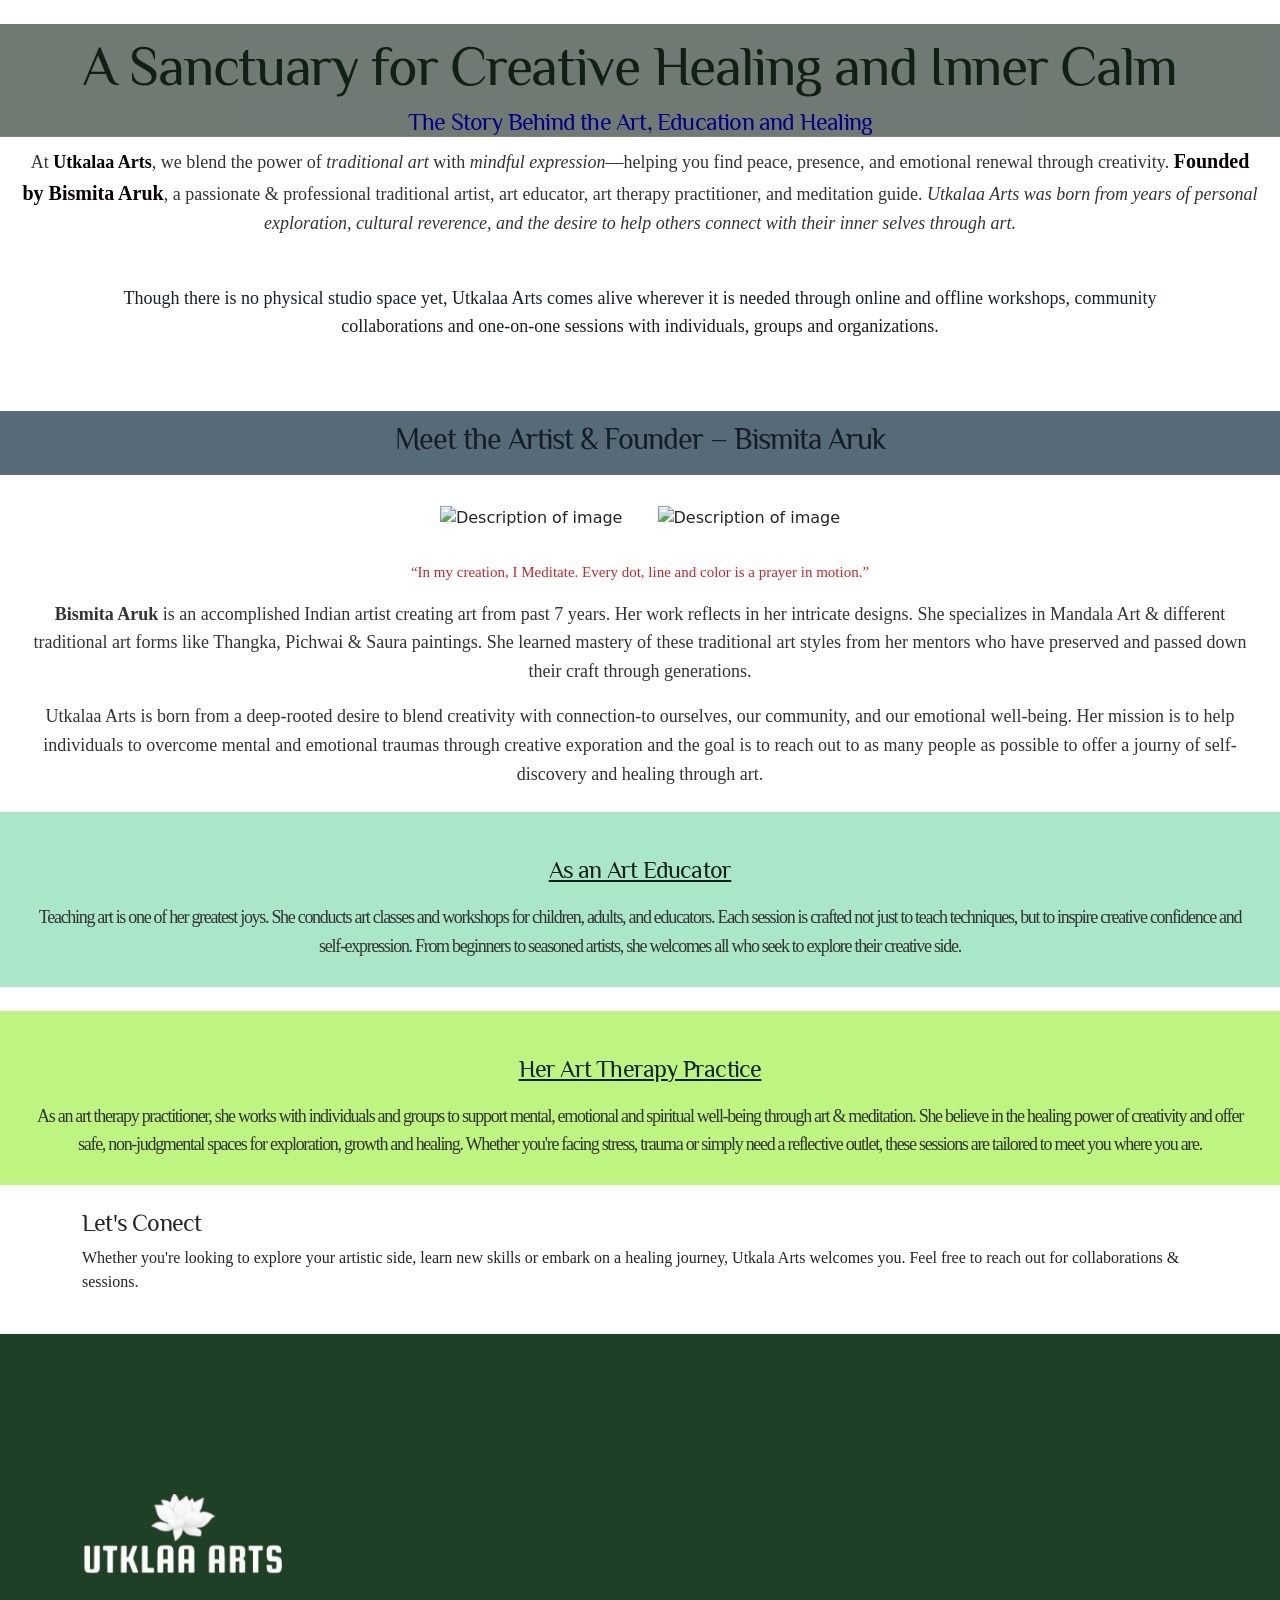
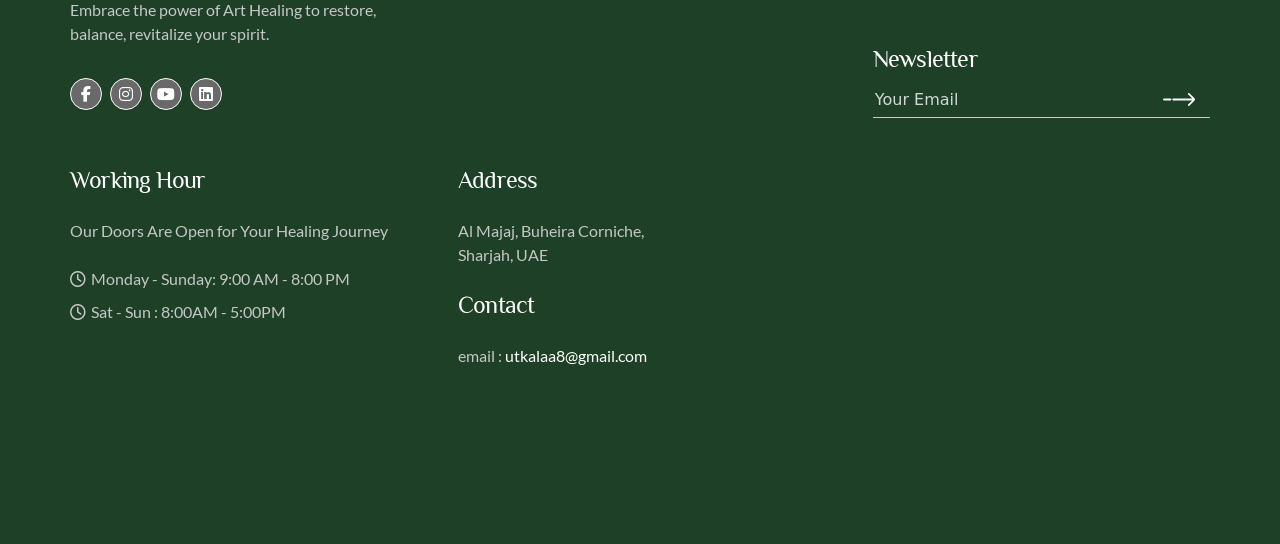
==== commit 057b0293: "Update about.html" ====
--- a/wivana-html.zaderonstudio.com/about.html
+++ b/wivana-html.zaderonstudio.com/about.html
@@ -264,448 +264,262 @@
     <!-- About End -->
     <!-- CEO Quote Start -->
     <div class="bg-ceo">
+      <div class="bg-ceo-2">
       <div class="container-lg">
-        <div class="py-5 d-flex flex-column gap-4 fade-in">
-          <div>
-            <div class="d-flex justify-content-center">
-              <img src="icon/testimonial-icon.png" alt="testimonial quote" />
-            </div>
-            <p class="fs-22 lato c-silver text-center ceo-quote">
-              At Utkala Arts, we're dedicated to helping you achieve balance,
-              healing, and peace through personalized Ayurvedic care for mind,
-              body, and spirit
-            </p>
-          </div>
-          <div>
-            <div class="d-flex justify-content-center">
-              <img
-                src="img/Signature-dummy_2.png"
-                class="signature"
-                alt="signature"
-              />
-            </div>
-            <p class="fs-16 lato c-silver text-center mt-2 mt-md-4">
-              CEO of Utkala Arts
-            </p>
+        <div class="title-about c-semi-black mt-4">
+          A Sanctuary for Creative Healing and Inner Calm
+        </div>
+        <h5 style="text-align: center; color: darkblue;">
+          The Story Behind the Art, Education and Healing
+        </h5>
+      </div>
+      </div>
+    </div>
+    <div>
+      <p style="text-align: center; padding-left: 20px; padding-right: 20px; font-family: 'Georgia', serif; font-size: 18px; line-height: 1.6; color: #333;">
+        At <strong style="color: #020202;">Utkalaa Arts</strong>, we blend the power of 
+        <em>traditional art</em> with <em>mindful expression</em>—helping you find peace, presence, and emotional renewal through creativity.
+        <strong style="font-size: 20px; color: #070000;">Founded by Bismita Aruk</strong>, 
+        a passionate & professional traditional artist, art educator, art therapy practitioner, and meditation guide. 
+        <span style="font-style: italic;">Utkalaa Arts was born from years of personal exploration, cultural reverence, 
+        and the desire to help others connect with their inner selves through art.</span>
+      </p>     
+    </div>    
+    <div style="text-align: center; padding: 30px;">
+      <p style="font-family: 'Georgia', serif; font-size: 18px; line-height: 1.6; color: #172027; padding-left: 5%; padding-right: 5%;">
+        Though there is no physical studio space yet, Utkalaa Arts comes alive wherever it is needed through online and offline workshops, community collaborations and one-on-one sessions with individuals, groups and organizations.
+      </p>
+    </div>
+    <!-- <script data-cfasync="false" src="/cdn-cgi/scripts/5c5dd728/cloudflare-static/email-decode.min.js"></script><script src="lib/js/bootstrap.bundle.min.js"></script>
+    <script src="lib/js/swiper-bundle.min.js"></script>
+    <script src="js/index.js"></script> -->
+    <div style="text-align: center; padding: 10px; background-color: #566b77;" class="title-about c-semi-black mt-4">
+      <h4 style=" font-size: 30px; color: #151e27;">
+        Meet the Artist & Founder – Bismita Aruk
+      </h4>
+    </div>    
+    <div style="text-align: center; padding: 30px;">
+      <img src="img/Bismita 2.jpg" alt="Description of image" width="300" height="250" style="margin-right: 30px;">
+      <img src="img/Bismita 1.jpg" alt="Description of image" width="300" height="250">
+    </div>  
+    <p style="text-align: center; padding-left: 25px; padding-right: 25px; font-family: 'Georgia', serif; font-size: 15px; line-height: 1.6; color: #c42828;">
+     “In my creation, I Meditate. Every dot, line and color is a prayer in motion.”
+    </p> 
+    <div>
+      <p style="text-align: center; padding-left: 20px; padding-right: 20px; font-family: 'Georgia', serif; font-size: 18px; line-height: 1.6; color: #333;">
+        <b>Bismita Aruk</b> is an accomplished Indian artist creating art from past 7 years. Her work reflects in her intricate designs. She specializes in Mandala Art & different traditional art forms like Thangka, Pichwai & Saura paintings. She learned mastery of these traditional art styles from her mentors who have preserved and passed down their craft through generations.
+      </p>
+      <p  style="text-align: center; padding-left: 20px; padding-right: 20px; font-family: 'Georgia', serif; font-size: 18px; line-height: 1.6; color: #333;">
+        Utkalaa Arts is born from a deep-rooted desire to blend creativity with connection-to ourselves,
+        our community, and our emotional well-being. Her mission is to help individuals to overcome mental and emotional traumas through creative exporation and the goal is to reach out to
+        as many people as possible to offer a journy of self-discovery and healing through art.
+      </p>
+    </div>
+    <div style="text-align: center; padding: 10px; background-color: #aae7c9;" class="title-about c-semi-black mt-4">
+    <div style="text-align: center; padding: 10px;" class="title-about c-semi-black mt-4">
+      <h5 style="text-decoration: underline;">
+        As an Art Educator
+      </h5>
+    </div>
+    <div>
+      <p  style="text-align: center; padding-left: 20px; padding-right: 20px; font-family: 'Georgia', serif; font-size: 18px; line-height: 1.6; color: #333;">
+        Teaching art is one of her greatest joys. She conducts art classes and workshops for children, adults, and educators.
+        Each session is crafted not just to teach techniques, but to inspire creative confidence and self-expression. 
+        From beginners to seasoned artists, she welcomes all who seek to explore their creative side.
+      </p>
+    </div>
+    </div>
+    <div style="text-align: center; padding: 10px; background-color: #bef580;" class="title-about c-semi-black mt-4">
+      <div style="text-align: center; padding: 10px;" class="title-about c-semi-black mt-4">
+        <h5 style="text-decoration: underline;">
+          Her Art Therapy Practice
+        </h5>
+      </div>
+      <div>
+        <p  style="text-align: center; padding-left: 20px; padding-right: 20px; font-family: 'Georgia', serif; font-size: 18px; line-height: 1.6; color: #333;">
+          As an art therapy practitioner, she works with individuals and groups to support mental, emotional and spiritual well-being through art & meditation.
+          She believe in the healing power of creativity and offer safe, non-judgmental spaces for exploration, 
+          growth and healing. Whether you're facing stress, trauma or simply need a  reflective outlet, these sessions are tailored to 
+          meet you where you are.
+        </p>
+      </div>
+      </div><br>
+      <div class="container">
+        <h5>
+          Let's Conect
+        </h5>
+        <p style="font-family: Georgia, 'Times New Roman', Times, serif;">
+          Whether you're looking to explore your artistic side, learn new skills or 
+          embark on a healing journey, Utkala Arts welcomes you. Feel free to reach out for collaborations
+          & sessions.
+        </p>
+      </div>
+      <br>
+      <div class="bg-darker w-100" id="footer">
+        <div class="width-base">
+          <div class="container px-0 footer-padding">
+            <div class="row row-cols-1 row-cols-lg-2 g-3">
+              <div class="col">
+                <div>
+                  <a href="index.html">
+                    <img src="img/utkalartsnewlogo.png" alt="wivana logo" class="footer-logo" />
+                  </a>
+                </div>
+                <div class="my-4">
+                  <div class="text-silver subtext-footer">
+                    Embrace the power of Art Healing to restore, balance, revitalize your spirit.
+                  </div>
+                </div>
+                <div class="d-flex gap-2 py-2">
+                  <span class="icon-circle-32 bg-grey">
+                    <i class="fa-brands fa-facebook-f share" data-share-to="facebook"></i>
+                  </span>
+                  <span class="icon-circle-32 bg-grey share" data-share-to="instagram">
+                    <i class="fa-brands fa-instagram"></i>
+                  </span>
+                  <span class="icon-circle-32 bg-grey share" data-share-to="youtube">
+                    <i class="fa-brands fa-youtube"></i>
+                  </span>
+                  <span class="icon-circle-32 bg-grey share" data-share-to="linkedin">
+                    <i class="fa-brands fa-linkedin"></i>
+                  </span>
+                </div>
+              </div>
+              <div class="col d-flex justify-content-end align-items-end">
+                <form class="newsletter-container" id="newsletterForm">
+                  <h3 class="text-subtitle c-white">Newsletter</h3>
+                  <div class="popup-message" id="popupMessage">
+                    <div>
+                      <i class="fa-solid fa-check fa-2xl"></i>
+                    </div>
+                    Thank you! The form submitted successfully
+                  </div>
+                  <div class="newsletter-form">
+                    <input type="email" placeholder="Your Email" class="email-input" />
+                    <button type="submit" class="btn-newsletter">
+                      <svg id="Layer_1" xmlns="http://www.w3.org/2000/svg" viewBox="0 0 512 207.99" width="32" height="15">
+                        <defs>
+                          <style>
+                            .cls-1 {
+                              fill: #fff;
+                              stroke-width: 0px;
+                            }
+                          </style>
+                        </defs>
+                        <path class="cls-1"
+                          d="M504.66,85.8L422.97,4.11c-5.48-5.48-14.36-5.48-19.83,0-5.48,5.48-5.48,14.36,0,19.83l66.02,66.02H162.65c-7.75,0-14.03,6.27-14.03,14.03s6.27,14.03,14.03,14.03h305.63l-66.05,66.02c-5.48,5.48-5.48,14.36,0,19.83,2.74,2.74,6.33,4.11,9.92,4.11s7.18-1.37,9.92-4.11l82.6-82.57c9.78-9.78,9.78-25.72,0-35.51Z" />
+                        <path class="cls-1"
+                          d="M120.87,89.97H14.03c-7.75,0-14.03,6.27-14.03,14.03s6.27,14.03,14.03,14.03h106.84c7.75,0,14.03-6.27,14.03-14.03s-6.27-14.03-14.03-14.03Z" />
+                      </svg>
+                    </button>
+                  </div>
+                </form>
+              </div>
+            </div>
+            <div class="row mt-5">
+              <div class="col-12 col-lg-4">
+                <h3 class="text-subtitle c-white mb-4">Working Hour</h3>
+                <p class="text-silver mb-4">
+                  Our Doors Are Open for Your Healing Journey
+                </p>
+                <div class="mb-2">
+                  <i class="fa-regular fa-clock" style="color: #c7c7c7"></i>
+                  <span class="text-silver">Monday - Sunday: 9:00 AM - 8:00 PM</span>
+                </div>
+                <div>
+                  <i class="fa-regular fa-clock" style="color: #c7c7c7"></i>
+                  <span class="text-silver">Sat - Sun : 8:00AM - 5:00PM</span>
+                </div>
+              </div>
+              <div class="col-12 col-lg-3">
+                <div>
+                  <h3 class="text-subtitle c-white mb-3 mb-lg-4 mt-5 mt-lg-0">
+                    Address
+                  </h3>
+                  <div>
+                    <p class="text-silver pe-5">
+                      Al Majaj, Buheira Corniche,
+    
+                      Sharjah, UAE
+                    </p>
+                  </div>
+                </div>
+                <div>
+                  <h3 class="text-subtitle c-white my-4">Contact</h3>
+                  <div>
+                    <!-- <p class="text-silver my-0">+1(234)567890</p> -->
+                    <p class="text-silver">email : <a href="/cdn-cgi/l/email-protection"
+                        style="color: white">utkalaa8@gmail.com</a></p>
+                  </div>
+                </div>
+              </div>
+              <div class="col-12 col-lg-1"></div>
+              <!-- <div class="col-12 col-lg-2">
+                                    <h3 class="text-subtitle c-white mb-0 mb-lg-4 mt-5 mt-lg-0">
+                                        Explore
+                                    </h3>
+                                    <ul class="footer-links">
+                                        <li>
+                                            <a href="index.html" class="text-silver footer-link">Home</a>
+                                        </li>
+                                        <li>
+                                            <a href="about.html" class="text-silver footer-link">About</a>
+                                        </li>
+                                        <li>
+                                            <a href="packages.html" class="text-silver footer-link">Packages</a
+                      >
+                    </li>
+                    <li>
+                      <a href="faqs.html" class="text-silver footer-link">FAQS</a>
+                                        </li>
+                                        <li>
+                                            <a href="services.html" class="text-silver footer-link">Services</a
+                      >
+                    </li>
+                    <li>
+                      <a href="team.html" class="text-silver footer-link">Team</a>
+                                        </li>
+                                    </ul>
+                                </div>
+                                <div class="col-12 col-lg-2">
+                                    <h3 class="text-subtitle c-white mb-0 mb-lg-4 mt-5 mt-lg-0">
+                                        Navigation
+                                    </h3>
+                                    <ul class="footer-links">
+                                        <li>
+                                            <a href="index.html" class="text-silver footer-link">Documentation</a
+                      >
+                    </li>
+                    <li>
+                      <a href="index.html" class="text-silver footer-link"
+                        >Privacy</a
+                      >
+                    </li>
+                    <li>
+                      <a href="about.html" class="text-silver footer-link"
+                        >Therapy</a
+                      >
+                    </li>
+                    <li>
+                      <a href="contact.html" class="text-silver footer-link"
+                        >Contact</a
+                      >
+                    </li>
+                    <li>
+                      <a href="blog-post.html" class="text-silver footer-link"
+                        >Blog Post</a
+                      >
+                    </li>
+                    <li>
+                      <a href="index.html" class="text-silver footer-link"
+                        >Cookies</a
+                      >
+                    </li>
+                  </ul> -->
+            </div>
           </div>
         </div>
       </div>
-    </div>
-    <!-- CEO Quote End -->
-    <!-- Core Value Start -->
-    <div class="bg-subtle">
-      <div class="width-base">
-        <div class="fade-in">
-          <div>
-            <span class="icon-circle-17-main"
-              ><i class="fa-solid fa-plus c-main"></i
-            ></span>
-                        <span class="ms-2 philosopher fs-14 c-main">CORE VALUE</span>
-                    </div>
-                    <div class="title-about c-semi-black mt-4">
-                        Holistic Steps to Wellness and Healing
-                    </div>
-                </div>
-                <div class="container fade-in">
-                    <div class="row row-cols-1 row-cols-sm-3 g-3">
-                        <div class="col px-0 px-sm-2">
-                            <div class="card">
-                                <div class="card-body">
-                                    <p>
-                                        <i class="fa-brands fa-medrt fs-48 c-main"></i>
-                                    </p>
-                                    <p class="text-subtitle c-semi-black">Healing</p>
-                                    <p class="text-grey">
-                                        Lorem ipsum dolor sit amet, consectetur adipiscing elit. Ut elit tellus, luctus nec ullamcorper mattis, pulvinar dapibus leo.​
-                                    </p>
-                                </div>
-                            </div>
-                        </div>
-                        <div class="col px-0 px-sm-2">
-                            <div class="card">
-                                <div class="card-body">
-                                    <p>
-                                        <i class="fa-regular fa-face-grin fs-48 c-main"></i>
-                                    </p>
-                                    <p class="text-subtitle c-semi-black">Personalization</p>
-                                    <p class="text-grey">
-                                        Lorem ipsum dolor sit amet, consectetur adipiscing elit. Ut elit tellus, luctus nec ullamcorper mattis, pulvinar dapibus leo.​
-                                    </p>
-                                </div>
-                            </div>
-                        </div>
-                        <div class="col px-0 px-sm-2">
-                            <div class="card">
-                                <div class="card-body">
-                                    <p>
-                                        <i class="fa-solid fa-check fs-48 c-main"></i>
-                                    </p>
-                                    <p class="text-subtitle c-semi-black">Authenticity</p>
-                                    <p class="text-grey">
-                                        Lorem ipsum dolor sit amet, consectetur adipiscing elit. Ut elit tellus, luctus nec ullamcorper mattis, pulvinar dapibus leo.​
-                                    </p>
-                                </div>
-                            </div>
-                        </div>
-                    </div>
-                    <div class="row row-cols-1 row-cols-sm-3 g-3 mt-1">
-                        <div class="col px-0 px-sm-2">
-                            <div class="card">
-                                <div class="card-body">
-                                    <p>
-                                        <i class="fa-solid fa-thumbs-up fs-48 c-main"></i>
-                                    </p>
-                                    <p class="text-subtitle c-semi-black">Sustainability</p>
-                                    <p class="text-grey">
-                                        Lorem ipsum dolor sit amet, consectetur adipiscing elit. Ut elit tellus, luctus nec ullamcorper mattis, pulvinar dapibus leo.​
-                                    </p>
-                                </div>
-                            </div>
-                        </div>
-                        <div class="col px-0 px-sm-2">
-                            <div class="card">
-                                <div class="card-body">
-                                    <p>
-                                        <i class="fa-regular fa-compass fs-48 c-main"></i>
-                                    </p>
-                                    <p class="text-subtitle c-semi-black">Compasion</p>
-                                    <p class="text-grey">
-                                        Lorem ipsum dolor sit amet, consectetur adipiscing elit. Ut elit tellus, luctus nec ullamcorper mattis, pulvinar dapibus leo.​
-                                    </p>
-                                </div>
-                            </div>
-                        </div>
-                        <div class="col px-0 px-sm-2">
-                            <div class="card">
-                                <div class="card-body">
-                                    <p>
-                                        <i class="fa-solid fa-leaf fs-48 c-main"></i>
-                                    </p>
-                                    <p class="text-subtitle c-semi-black">Balance</p>
-                                    <p class="text-grey">
-                                        Lorem ipsum dolor sit amet, consectetur adipiscing elit. Ut elit tellus, luctus nec ullamcorper mattis, pulvinar dapibus leo.​
-                                    </p>
-                                </div>
-                            </div>
-                        </div>
-                    </div>
-                </div>
-            </div>
-        </div>
-        <!-- Core Value End -->
-        <!-- Video Start -->
-        <div class="bg-darker">
-            <div class="width-base">
-                <div class="video-wrapper fade-in">
-                    <iframe src="https://www.youtube.com/embed/VhBl3dHT5SY" title="YouTube video player" allow="accelerometer; autoplay; clipboard-write; encrypted-media; gyroscope; picture-in-picture" allowfullscreen>
-          </iframe>
-                </div>
-            </div>
-        </div>
-        <!-- Video End -->
-        <!-- Team Start -->
-        <div class="bg-subtle">
-            <div class="width-base fade-in">
-                <div class="d-flex flex-column align-items-center">
-                    <div>
-                        <span class="icon-circle-17-main"><i class="fa-solid fa-plus c-main"></i
-            ></span>
-                        <span class="ms-2 philosopher fs-14 c-main">OUR TEAM</span>
-                    </div>
-                    <div class="title-about c-semi-black">Our Wellness Specialists</div>
-                </div>
-                <div class="container mt-5 px-0">
-                    <div class="row row-cols-1 row-cols-sm-2 row-cols-lg-4 g-3">
-                        <div class="col">
-                            <div class="team-member">
-                                <div class="overlay"></div>
-                                <img src="img/team-1.jpg" alt="team" class="img-team" />
-                                <div class="team-name">
-                                    <div>
-                                        <h5 class="c-white text-center">Luna Sky</h5>
-                                    </div>
-                                    <div class="fs-12 c-silver text-center lato fw-light">
-                                        Therapist
-                                    </div>
-                                    <div class="d-flex gap-2 py-5">
-                                        <a href="https://www.facebook.com" class="icon-circle-32" target="_blank">
-                      <i class="fa-brands fa-facebook-f"></i>
-                    </a>
-                                        <a href="https://www.instagram.com" class="icon-circle-32" target="_blank">
-                      <i class="fa-brands fa-instagram"></i>
-                    </a>
-                                        <a href="https://www.youtube.com" class="icon-circle-32" target="_blank">
-                      <i class="fa-brands fa-youtube"></i>
-                    </a>
-                                    </div>
-                                </div>
-                            </div>
-                        </div>
-                        <div class="col">
-                            <div class="team-member">
-                                <div class="overlay"></div>
-                                <img src="img/team-2.jpg" alt="team" class="img-team" />
-                                <div class="team-name">
-                                    <div>
-                                        <h5 class="c-white text-center">Sophia Reed</h5>
-                                    </div>
-                                    <div class="fs-12 c-silver text-center lato fw-light">
-                                        Lead Therapist
-                                    </div>
-                                    <div class="d-flex gap-2 py-5">
-                                        <a href="https://www.facebook.com" class="icon-circle-32" target="_blank">
-                      <i class="fa-brands fa-facebook-f"></i>
-                    </a>
-                                        <a href="https://www.instagram.com" class="icon-circle-32" target="_blank">
-                      <i class="fa-brands fa-instagram"></i>
-                    </a>
-                                        <a href="https://www.youtube.com" class="icon-circle-32" target="_blank">
-                      <i class="fa-brands fa-youtube"></i>
-                    </a>
-                                    </div>
-                                </div>
-                            </div>
-                        </div>
-                        <div class="col">
-                            <div class="team-member">
-                                <div class="overlay"></div>
-                                <img src="img/team-3.jpg" alt="team" class="img-team" />
-                                <div class="team-name">
-                                    <div>
-                                        <h5 class="c-white text-center">Ella Harper</h5>
-                                    </div>
-                                    <div class="fs-12 c-silver text-center lato fw-light">
-                                        Herbal Consultant
-                                    </div>
-                                    <div class="d-flex gap-2 py-5">
-                                        <a href="https://www.facebook.com" class="icon-circle-32" target="_blank">
-                      <i class="fa-brands fa-facebook-f"></i>
-                    </a>
-                                        <a href="https://www.instagram.com" class="icon-circle-32" target="_blank">
-                      <i class="fa-brands fa-instagram"></i>
-                    </a>
-                                        <a href="https://www.youtube.com" class="icon-circle-32" target="_blank">
-                      <i class="fa-brands fa-youtube"></i>
-                    </a>
-                                    </div>
-                                </div>
-                            </div>
-                        </div>
-                        <div class="col">
-                            <div class="team-member">
-                                <div class="overlay"></div>
-                                <img src="img/team-4.jpg" alt="team" class="img-team" />
-                                <div class="team-name">
-                                    <div>
-                                        <h5 class="c-white text-center">Zara Yema</h5>
-                                    </div>
-                                    <div class="fs-12 c-silver text-center lato fw-light">
-                                        Yoga Instructor
-                                    </div>
-                                    <div class="d-flex gap-2 py-5">
-                                        <a href="https://www.facebook.com" class="icon-circle-32" target="_blank">
-                      <i class="fa-brands fa-facebook-f"></i>
-                    </a>
-                                        <a href="https://www.instagram.com" class="icon-circle-32" target="_blank">
-                      <i class="fa-brands fa-instagram"></i>
-                    </a>
-                                        <a href="https://www.youtube.com" class="icon-circle-32" target="_blank">
-                      <i class="fa-brands fa-youtube"></i>
-                    </a>
-                                    </div>
-                                </div>
-                            </div>
-                        </div>
-                    </div>
-                </div>
-            </div>
-        </div>
-        <!-- Team End -->
-        <!-- Footer Start -->
-        <div class="bg-darker w-100">
-            <div class="width-base">
-                <div class="container px-0 footer-padding">
-                    <div class="row row-cols-1 row-cols-lg-2 g-3">
-                        <div class="col">
-                            <div>
-                                <a href="index.html">
-                  <img
-                    src="img/wivana-logo-dark.png"
-                    alt="wivana logo"
-                    class="footer-logo"
-                  />
-                </a>
-                            </div>
-                            <div class="my-4">
-                                <div class="text-silver subtext-footer">
-                                    Embrace the power of Ayurveda to restore, balance, revitalize your spirit.
-                                </div>
-                            </div>
-                            <div class="d-flex gap-2 py-2">
-                                <span class="icon-circle-32 bg-grey">
-                  <i
-                    class="fa-brands fa-facebook-f share"
-                    data-share-to="facebook"
-                  ></i>
-                </span>
-                                <span class="icon-circle-32 bg-grey share" data-share-to="instagram">
-                  <i class="fa-brands fa-instagram"></i>
-                </span>
-                                <span class="icon-circle-32 bg-grey share" data-share-to="youtube">
-                  <i class="fa-brands fa-youtube"></i>
-                </span>
-                                <span class="icon-circle-32 bg-grey share" data-share-to="linkedin">
-                  <i class="fa-brands fa-linkedin"></i>
-                </span>
-                            </div>
-                        </div>
-                        <div class="col d-flex justify-content-end align-items-end">
-                            <form class="newsletter-container" id="newsletterForm">
-                                <h3 class="text-subtitle c-white">Newsletter</h3>
-                                <div class="popup-message" id="popupMessage">
-                                    <div>
-                                        <i class="fa-solid fa-check fa-2xl"></i>
-                                    </div>
-                                    Thank you! The form submitted successfully
-                                </div>
-                                <div class="newsletter-form">
-                                    <input type="email" placeholder="Your Email" class="email-input" />
-                                    <button type="submit" class="btn-newsletter">
-                    <svg
-                      id="Layer_1"
-                      xmlns="http://www.w3.org/2000/svg"
-                      viewBox="0 0 512 207.99"
-                      width="32"
-                      height="15"
-                    >
-                      <defs>
-                        <style>
-                          .cls-1 {
-                            fill: #fff;
-                            stroke-width: 0px;
-                          }
-                        </style>
-                      </defs>
-                      <path
-                        class="cls-1"
-                        d="M504.66,85.8L422.97,4.11c-5.48-5.48-14.36-5.48-19.83,0-5.48,5.48-5.48,14.36,0,19.83l66.02,66.02H162.65c-7.75,0-14.03,6.27-14.03,14.03s6.27,14.03,14.03,14.03h305.63l-66.05,66.02c-5.48,5.48-5.48,14.36,0,19.83,2.74,2.74,6.33,4.11,9.92,4.11s7.18-1.37,9.92-4.11l82.6-82.57c9.78-9.78,9.78-25.72,0-35.51Z"
-                      />
-                      <path
-                        class="cls-1"
-                        d="M120.87,89.97H14.03c-7.75,0-14.03,6.27-14.03,14.03s6.27,14.03,14.03,14.03h106.84c7.75,0,14.03-6.27,14.03-14.03s-6.27-14.03-14.03-14.03Z"
-                      />
-                    </svg>
-                  </button>
-                                </div>
-                            </form>
-                        </div>
-                    </div>
-                    <div class="row mt-5">
-                        <div class="col-12 col-lg-4">
-                            <h3 class="text-subtitle c-white mb-4">Working Hour</h3>
-                            <p class="text-silver mb-4">
-                                Our Doors Are Open for Your Healing Journey
-                            </p>
-                            <div class="mb-2">
-                                <i class="fa-regular fa-clock" style="color: #c7c7c7"></i>
-                                <span class="text-silver">Monday - Friday: 9:00 AM - 8:00 PM</span
-                >
-              </div>
-              <div>
-                <i class="fa-regular fa-clock" style="color: #c7c7c7"></i>
-                <span class="text-silver">Sat - Sun : 8:00AM - 5:00PM</span>
-                            </div>
-                        </div>
-                        <div class="col-12 col-lg-3">
-                            <div>
-                                <h3 class="text-subtitle c-white mb-3 mb-lg-4 mt-5 mt-lg-0">
-                                    Address
-                                </h3>
-                                <div>
-                                    <p class="text-silver pe-5">
-                                        123 Wellness Road Serenity City, CA 90210 United States
-                                    </p>
-                                </div>
-                            </div>
-                            <div>
-                                <h3 class="text-subtitle c-white my-4">Contact</h3>
-                                <div>
-                                    <p class="text-silver my-0">+1(234)567890</p>
-                                    <p class="text-silver">email : <a href="/cdn-cgi/l/email-protection" class="__cf_email__" data-cfemail="137a7d757c53647a65727d723d707c7e">[email&#160;protected]</a></p>
-                                </div>
-                            </div>
-                        </div>
-                        <div class="col-12 col-lg-1"></div>
-                        <div class="col-12 col-lg-2">
-                            <h3 class="text-subtitle c-white mb-0 mb-lg-4 mt-5 mt-lg-0">
-                                Explore
-                            </h3>
-                            <ul class="footer-links">
-                                <li>
-                                    <a href="index.html" class="text-silver footer-link">Home</a>
-                                </li>
-                                <li>
-                                    <a href="about.html" class="text-silver footer-link">About</a>
-                                </li>
-                                <li>
-                                    <a href="packages.html" class="text-silver footer-link">Packages</a
-                  >
-                </li>
-                <li>
-                  <a href="faqs.html" class="text-silver footer-link">FAQS</a>
-                                </li>
-                                <li>
-                                    <a href="services.html" class="text-silver footer-link">Services</a
-                  >
-                </li>
-                <li>
-                  <a href="team.html" class="text-silver footer-link">Team</a>
-                                </li>
-                            </ul>
-                        </div>
-                        <div class="col-12 col-lg-2">
-                            <h3 class="text-subtitle c-white mb-0 mb-lg-4 mt-5 mt-lg-0">
-                                Navigation
-                            </h3>
-                            <ul class="footer-links">
-                                <li>
-                                    <a href="index.html" class="text-silver footer-link">Documentation</a
-                  >
-                </li>
-                <li>
-                  <a href="index.html" class="text-silver footer-link"
-                    >Privacy</a
-                  >
-                </li>
-                <li>
-                  <a href="about.html" class="text-silver footer-link"
-                    >Therapy</a
-                  >
-                </li>
-                <li>
-                  <a href="contact.html" class="text-silver footer-link"
-                    >Contact</a
-                  >
-                </li>
-                <li>
-                  <a href="blog-post.html" class="text-silver footer-link"
-                    >Blog Post</a
-                  >
-                </li>
-                <li>
-                  <a href="index.html" class="text-silver footer-link"
-                    >Cookies</a
-                  >
-                </li>
-              </ul>
-            </div>
-          </div>
-        </div>
-      </div>
-    </div>
-    <!-- Footer End -->
-    <script data-cfasync="false" src="/cdn-cgi/scripts/5c5dd728/cloudflare-static/email-decode.min.js"></script><script src="lib/js/bootstrap.bundle.min.js"></script>
-    <script src="lib/js/swiper-bundle.min.js"></script>
-    <script src="js/index.js"></script>
+      </div>
   </body>
-</html>+</html>
